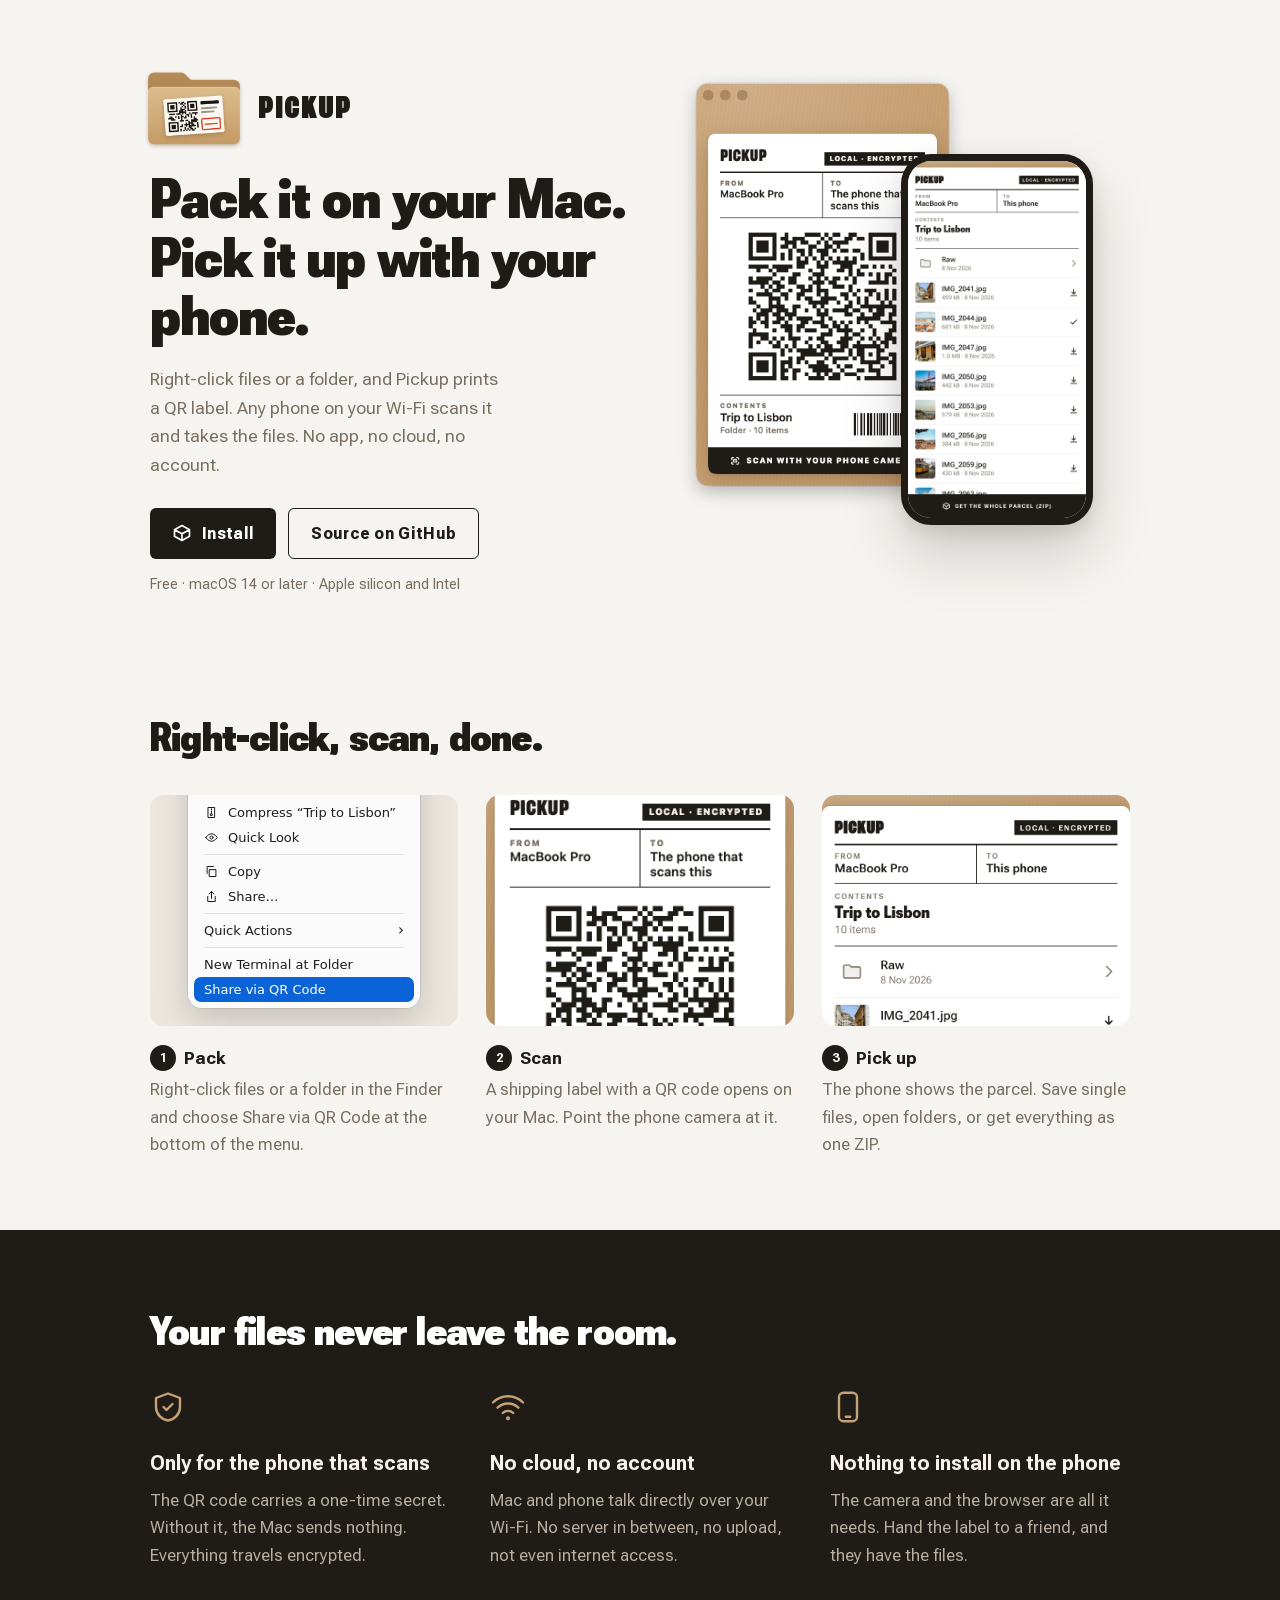
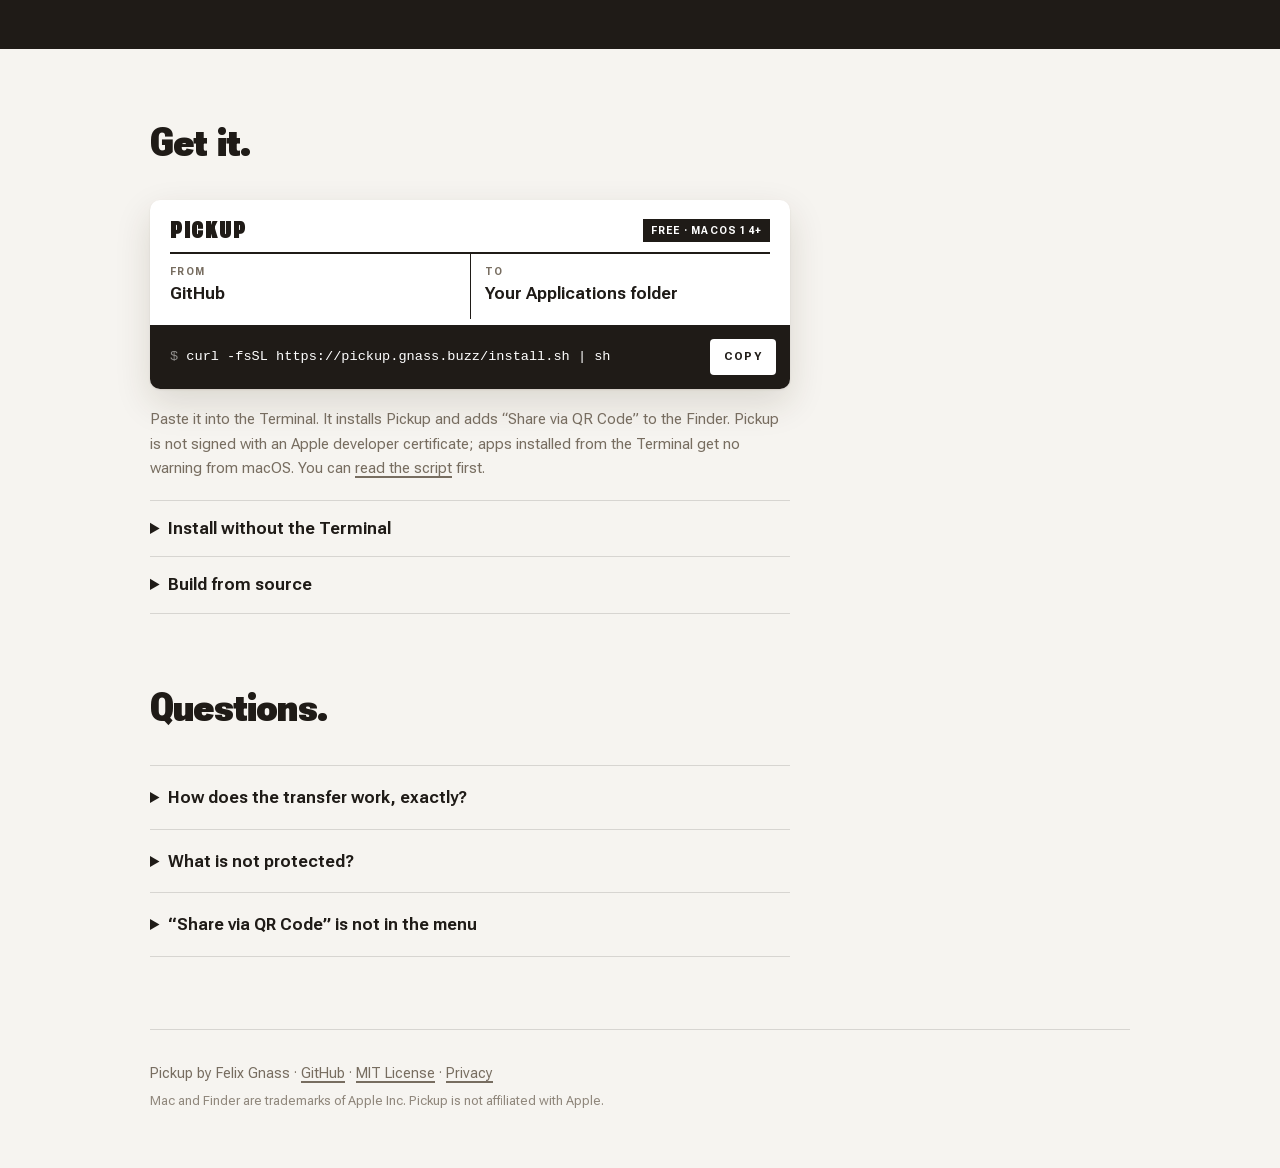
==== docs/index.html @ 7d545898 "feat: share files from the Finder via QR code A Finder service shows a shipping label with a QR code" ====
<!doctype html>
<html lang="en">
<head>
<meta charset="utf-8">
<meta name="viewport" content="width=device-width, initial-scale=1">
<title>Pickup</title>
<meta name="description" content="Pack files and folders on your Mac, stick a QR label on them, and let any phone on your Wi-Fi pick them up. No app, no cloud, no account.">
<meta name="theme-color" content="#f6f4f0">
<link rel="icon" href="icon.png">
<style>
  @font-face {
    font-family: "Roboto Flex";
    src: url("roboto-flex.woff2") format("woff2");
    font-weight: 100 1000;
    font-stretch: 25% 151%;
    font-display: swap;
  }
  :root {
    --bg: #f6f4f0;
    --tile: #ebe6de;
    --kraft: #c9a274;
    --paper: #ffffff;
    --ink: #1f1b17;
    --muted: #776d60;
    --line: rgba(31, 27, 23, 0.14);
    --stamp: #d8432a;
  }
  * { margin: 0; padding: 0; box-sizing: border-box; }
  body {
    color: var(--ink);
    font: 17px/1.6 "Roboto Flex", system-ui, sans-serif;
    -webkit-font-smoothing: antialiased;
    padding: 0 16px;
    background: var(--bg);
    overflow-x: clip;
  }
  a { color: inherit; text-decoration-thickness: 1.5px; text-underline-offset: 3px; }
  .wrap { max-width: 980px; margin: 0 auto; }
  section { padding: 72px 0; }
  h2 {
    font-size: clamp(1.8rem, 3.8vw, 2.5rem); line-height: 1.08; margin-bottom: 36px; letter-spacing: -0.02em;
    font-variation-settings: "opsz" 144, "wght" 780, "wdth" 85;
  }
  h3 { font-size: 1.1rem; margin-bottom: 4px; font-variation-settings: "wght" 700; }

  /* ── Hero ── */
  .hero { display: grid; grid-template-columns: 1.05fr 1fr; gap: 40px; align-items: center; padding: 64px 0 40px; }
  .brand { display: flex; align-items: center; gap: 12px; margin-bottom: 26px; }
  .brand img { width: 104px; height: auto; margin: -6px 0 -10px -8px; }
  .brand span { font-size: 1.9rem; text-transform: uppercase; letter-spacing: 0.03em; font-variation-settings: "opsz" 144, "wght" 900, "wdth" 35; }
  h1 {
    font-size: clamp(2.4rem, 5vw, 3.5rem); line-height: 1.04; letter-spacing: -0.02em;
    font-variation-settings: "opsz" 144, "wght" 780, "wdth" 85; margin-bottom: 20px;
  }
  .hero p { color: var(--muted); font-size: 1.12rem; max-width: 36ch; margin-bottom: 28px; }
  .actions { display: flex; flex-wrap: wrap; gap: 12px; }
  .btn {
    display: inline-flex; align-items: center; gap: 10px; min-height: 50px; padding: 12px 22px;
    border-radius: 6px; text-decoration: none; font-size: 1rem; font-variation-settings: "wght" 750; letter-spacing: 0.02em;
  }
  .btn svg { width: 20px; height: 20px; fill: none; stroke: currentColor; stroke-width: 2; stroke-linecap: round; stroke-linejoin: round; }
  .btn.primary { background: var(--ink); color: var(--paper); }
  .btn.ghost { border: 1.5px solid var(--ink); color: var(--ink); }
  .req { margin-top: 14px; font-size: 0.9rem; color: var(--muted); }

  .shots { position: relative; height: 540px; }
  .shots img { position: absolute; display: block; }
  .shots .mac { width: 66%; left: 0; top: 0; }
  .shots .phone { width: 42%; left: 50%; top: 90px; z-index: 1; border-radius: 30px; border: 7px solid #1f1b17; box-shadow: 0 30px 60px rgba(31, 27, 23, 0.18), 0 8px 18px rgba(31, 27, 23, 0.1); }

  /* ── Steps, each with a picture ── */
  .steps { display: grid; grid-template-columns: repeat(3, 1fr); gap: 28px; }
  .pic {
    aspect-ratio: 4 / 3; border-radius: 14px; background: var(--tile); overflow: hidden;
    position: relative; margin-bottom: 18px; display: grid; place-items: center;
  }
  .pic img { position: absolute; inset: 0; width: 100%; height: 100%; object-fit: cover; }
  .pic.label img { object-position: 50% 30%; transform: scale(1.25); transform-origin: 50% 30%; }
  .pic.phone img { object-position: 50% 0; }
  .step-n { display: inline-grid; place-items: center; width: 26px; height: 26px; border-radius: 50%; background: var(--ink); color: var(--paper); font-size: 0.8rem; font-weight: 800; margin-right: 8px; vertical-align: 2px; }
  .step p { color: var(--muted); }

  /* The Finder context menu, drawn in HTML. The tile shows its lower part. */
  .menu {
    position: absolute; left: 50%; bottom: 18px; transform: translateX(-50%);
    font: 13px/1 -apple-system, system-ui, sans-serif; color: #1d1d1f;
  }
  .menu ul {
    list-style: none; padding: 6px; border-radius: 14px; width: 232px;
    background: rgba(252, 252, 252, 0.97); box-shadow: 0 0 0 0.5px rgba(0, 0, 0, 0.16), 0 12px 32px rgba(0, 0, 0, 0.16);
  }
  .menu li { display: flex; align-items: center; gap: 9px; padding: 0 10px; height: 25px; border-radius: 7px; white-space: nowrap; }
  .menu li svg { width: 15px; height: 15px; flex: none; fill: none; stroke: currentColor; stroke-width: 1.6; stroke-linecap: round; stroke-linejoin: round; }
  .menu li.sep { height: 1px; padding: 0; margin: 4px 10px; background: rgba(0, 0, 0, 0.1); }
  .menu .chev { margin-left: auto; font-size: 15px; }
  .menu li.on { background: #0a64d8; color: #fff; }

  /* ── USPs on a dark band ── */
  .band { background: var(--ink); color: #f6f1e9; margin: 0 calc(50% - 50vw); padding: 80px 16px; }
  .band h2 { color: #fff; }
  .usps { display: grid; grid-template-columns: repeat(3, 1fr); gap: 40px; }
  .usp svg { width: 36px; height: 36px; color: var(--kraft); fill: none; stroke: currentColor; stroke-width: 1.6; stroke-linecap: round; stroke-linejoin: round; margin-bottom: 14px; }
  .usp h3 { font-size: 1.25rem; margin-bottom: 8px; }
  .usp p { color: #b9b0a3; }

  /* ── Install: a shipping label ── */
  .ship {
    max-width: 640px; background: var(--paper); border-radius: 10px; overflow: hidden;
    box-shadow: 0 1px 2px rgba(60, 40, 15, 0.1), 0 14px 36px rgba(60, 40, 15, 0.14);
  }
  .ship-body { padding: 18px 20px 6px; }
  .ship-head { display: flex; align-items: center; justify-content: space-between; padding-bottom: 10px; border-bottom: 2px solid var(--ink); }
  .ship-head b { font-size: 1.5rem; line-height: 1; text-transform: uppercase; letter-spacing: 0.03em; font-variation-settings: "opsz" 144, "wght" 900, "wdth" 35; }
  .badge { background: var(--ink); color: var(--paper); font-size: 10px; font-weight: 800; letter-spacing: 0.12em; text-transform: uppercase; padding: 4px 8px 3px; }
  .ship-addr { display: grid; grid-template-columns: 1fr 1fr; }
  .ship-addr > div { padding: 10px 0 12px; }
  .ship-addr > div + div { border-left: 1px solid var(--ink); padding-left: 14px; }
  .key { display: block; font-size: 10px; font-weight: 800; letter-spacing: 0.14em; text-transform: uppercase; color: var(--muted); }
  .ship-addr span:last-child { font-variation-settings: "wght" 650; }
  .cmd { display: flex; align-items: center; gap: 12px; background: var(--ink); color: var(--paper); padding: 14px 14px 14px 20px; }
  .cmd code { flex: 1; font: 0.85rem/1.5 ui-monospace, "SF Mono", Menlo, monospace; overflow-x: auto; white-space: nowrap; }
  .cmd code::before { content: "$ "; opacity: 0.5; }
  .cmd button {
    flex: none; font: inherit; font-size: 11px; font-weight: 800; letter-spacing: 0.12em; text-transform: uppercase;
    min-height: 36px; padding: 8px 14px; border: 0; border-radius: 4px; background: var(--paper); color: var(--ink); cursor: pointer;
  }
  .note { color: var(--muted); font-size: 0.95rem; margin: 18px 0 0; max-width: 640px; }
  .more { max-width: 640px; margin-top: 20px; }
  details { border-top: 1px solid var(--line); }
  details:last-child { border-bottom: 1px solid var(--line); }
  summary { cursor: pointer; padding: 14px 0; font-variation-settings: "wght" 650; }
  details > div { padding: 0 0 16px; color: var(--muted); }
  details ol, details ul { padding-left: 1.2em; }
  .faq details > div { line-height: 1.65; }
  .faq details p { margin-top: 12px; }
  .faq summary { font-size: 1.05rem; padding: 18px 0; }
  details li + li { margin-top: 4px; }
  details code, .note code { font: 0.9em ui-monospace, "SF Mono", Menlo, monospace; color: var(--ink); }

  #faq { padding-top: 0; }
  footer { padding: 32px 0 56px; color: var(--muted); font-size: 0.9rem; border-top: 1px solid var(--line); }
  footer .tm { margin-top: 6px; font-size: 0.8rem; opacity: 0.8; }

  @media (max-width: 780px) {
    .hero { grid-template-columns: 1fr; padding-top: 36px; }
    .shots { height: auto; aspect-ratio: 1 / 1.05; }
    .steps, .usps { grid-template-columns: 1fr; }
    section { padding: 48px 0; }
    .band { padding: 56px 16px; }
  }
</style>
</head>
<body>
<div class="wrap">

  <header class="hero">
    <div>
      <div class="brand"><img src="folder.png" alt=""><span>Pickup</span></div>
      <h1>Pack it on your Mac.<br>Pick it up with your phone.</h1>
      <p>Right-click files or a folder, and Pickup prints a QR label. Any phone on your Wi-Fi scans it and takes the files. No app, no cloud, no account.</p>
      <div class="actions">
        <a class="btn primary" href="#install"><svg viewBox="0 0 24 24"><path d="M3 8l9-5 9 5v8l-9 5-9-5zM3 8l9 5 9-5M12 13v8"/></svg>Install</a>
        <a class="btn ghost" href="https://github.com/fgnass/pickup">Source on GitHub</a>
      </div>
      <div class="req">Free · macOS 14 or later · Apple silicon and Intel</div>
    </div>
    <div class="shots">
      <img class="mac" src="mac-window.png" alt="The Pickup window on the Mac: a shipping label with a QR code for the folder “Trip to Lisbon”.">
      <img class="phone" src="phone-folder.png" alt="The phone shows the same label with the folder's files and a button to get the whole parcel as ZIP.">
    </div>
  </header>

  <section>
    <h2>Right-click, scan, done.</h2>
    <div class="steps">
      <div class="step">
        <div class="pic finder" aria-hidden="true">
          <div class="menu">
            <ul>
              <li><svg viewBox="0 0 24 24"><path d="M5 5h14v14H5z"/><path d="M10 14l4-4m-3 0h3v3"/></svg>Open in New Tab</li>
              <li class="sep"></li>
              <li><svg viewBox="0 0 24 24"><path d="M5 7h14M9 7V5h6v2M7 7l1 12h8l1-12"/></svg>Move to Bin</li>
              <li class="sep"></li>
              <li><svg viewBox="0 0 24 24"><circle cx="12" cy="12" r="8"/><path d="M12 11v5M12 8v.01"/></svg>Get Info</li>
              <li><svg viewBox="0 0 24 24"><path d="M6 18l2-.5 9-9-1.5-1.5-9 9z"/></svg>Rename</li>
              <li><svg viewBox="0 0 24 24"><path d="M7 4h10v16H7z"/><path d="M12 6v2M12 10v2M11 14h2v3h-2z"/></svg>Compress “Trip to Lisbon”</li>
              <li><svg viewBox="0 0 24 24"><path d="M3 12s3.5-6 9-6 9 6 9 6-3.5 6-9 6-9-6-9-6z"/><circle cx="12" cy="12" r="2.5"/></svg>Quick Look</li>
              <li class="sep"></li>
              <li><svg viewBox="0 0 24 24"><path d="M9 9h10v11H9z"/><path d="M5 15V4h10"/></svg>Copy</li>
              <li><svg viewBox="0 0 24 24"><path d="M12 4v11M8 8l4-4 4 4M6 12v8h12v-8"/></svg>Share…</li>
              <li class="sep"></li>
              <li class="plain">Quick Actions<span class="chev">›</span></li>
              <li class="sep"></li>
              <li class="plain">New Terminal at Folder</li>
              <li class="plain on">Share via QR Code</li>
            </ul>
          </div>
        </div>
        <h3><span class="step-n">1</span>Pack</h3>
        <p>Right-click files or a folder in the Finder and choose Share via QR Code at the bottom of the menu.</p>
      </div>
      <div class="step">
        <div class="pic label"><img src="mac-window.png" alt=""></div>
        <h3><span class="step-n">2</span>Scan</h3>
        <p>A shipping label with a QR code opens on your Mac. Point the phone camera at it.</p>
      </div>
      <div class="step">
        <div class="pic phone"><img src="phone-folder.png" alt=""></div>
        <h3><span class="step-n">3</span>Pick up</h3>
        <p>The phone shows the parcel. Save single files, open folders, or get everything as one ZIP.</p>
      </div>
    </div>
  </section>

  <section class="band">
    <div class="wrap">
      <h2>Your files never leave the room.</h2>
      <div class="usps">
        <div class="usp">
          <svg viewBox="0 0 24 24"><path d="M12 3 4 6v6c0 4.5 3.4 8.3 8 9 4.6-.7 8-4.5 8-9V6l-8-3Z"/><path d="m9 12 2 2 4-4"/></svg>
          <h3>Only for the phone that scans</h3>
          <p>The QR code carries a one-time secret. Without it, the Mac sends nothing. Everything travels encrypted.</p>
        </div>
        <div class="usp">
          <svg viewBox="0 0 24 24"><path d="M5 12.5a10 10 0 0 1 14 0"/><path d="M8.5 16a5 5 0 0 1 7 0"/><circle cx="12" cy="19.5" r="0.6"/><path d="M2 9a14 14 0 0 1 20 0"/></svg>
          <h3>No cloud, no account</h3>
          <p>Mac and phone talk directly over your Wi-Fi. No server in between, no upload, not even internet access.</p>
        </div>
        <div class="usp">
          <svg viewBox="0 0 24 24"><rect x="6" y="2.5" width="12" height="19" rx="3"/><path d="M10.5 18.5h3"/></svg>
          <h3>Nothing to install on the phone</h3>
          <p>The camera and the browser are all it needs. Hand the label to a friend, and they have the files.</p>
        </div>
      </div>
    </div>
  </section>

  <section id="install">
    <h2>Get it.</h2>
    <div class="ship">
      <div class="ship-body">
        <div class="ship-head"><b>Pickup</b><span class="badge">Free · macOS 14+</span></div>
        <div class="ship-addr">
          <div><span class="key">From</span><span>GitHub</span></div>
          <div><span class="key">To</span><span>Your Applications folder</span></div>
        </div>
      </div>
      <div class="cmd"><code id="cmd">curl -fsSL https://pickup.gnass.buzz/install.sh | sh</code><button type="button" id="copy">Copy</button></div>
    </div>
    <p class="note">Paste it into the Terminal. It installs Pickup and adds “Share via QR Code” to the Finder. Pickup is not signed with an Apple developer certificate; apps installed from the Terminal get no warning from macOS. You can <a href="install.sh">read the script</a> first.</p>

    <div class="more">
      <details>
        <summary>Install without the Terminal</summary>
        <div>
          <ol>
            <li>Download <a href="https://github.com/fgnass/pickup/releases/latest/download/Pickup.zip">Pickup.zip</a> and move <code>Pickup.app</code> into your Applications folder.</li>
            <li>Open it. macOS says that it cannot check the app. Click <b>Done</b>.</li>
            <li>Open <b>System Settings → Privacy &amp; Security</b>. Near the bottom, click <b>Open Anyway</b> next to Pickup.</li>
            <li>Open the app again and confirm. You only do this once.</li>
          </ol>
        </div>
      </details>
      <details>
        <summary>Build from source</summary>
        <div>
          <p>You need Go and the Xcode Command Line Tools.</p>
          <p><code>git clone https://github.com/fgnass/pickup &amp;&amp; cd pickup &amp;&amp; ./build.sh install</code></p>
        </div>
      </details>
    </div>
  </section>

  <section id="faq">
    <h2>Questions.</h2>
    <div class="more faq">
      <details>
        <summary>How does the transfer work, exactly?</summary>
        <div>
          <ol>
            <li>When you choose Share via QR Code, Pickup starts a small web server on your Mac. It listens on a random port of the Mac's local network address only. For this share, Pickup makes a new key pair and a random 128-bit secret.</li>
            <li>The QR code holds a link like <code>http://192.168.1.20:52814/#…</code>. The part after <code>#</code> carries the secret and the fingerprint of the Mac's key. A browser never sends this part over the network; it stays on the phone.</li>
            <li>The phone loads the page from the Mac and opens a direct WebRTC connection to it. There is no server in between and no internet involved. The connection is encrypted with DTLS.</li>
            <li>Before it trusts the connection, the page checks that the Mac's key matches the fingerprint from the QR code. So the phone knows it talks to your Mac and not to another device.</li>
            <li>Only then the phone sends the secret, inside the encrypted connection. The Mac compares it. A device without the secret gets nothing and is disconnected after 15 seconds.</li>
            <li>File lists, previews and files travel over this connection. A ZIP is packed on the fly while it is sent; nothing is written to disk.</li>
            <li>The share ends when you close the window. It also ends by itself: a single file after the download, folders 10 minutes after the last phone left, or 30 minutes after start if nobody scanned the code. Then the secret and the key are gone.</li>
          </ol>
          <p>The source code is on <a href="https://github.com/fgnass/pickup">GitHub</a>.</p>
        </div>
      </details>
      <details>
        <summary>What is not protected?</summary>
        <div>
          <ul>
            <li><b>The page itself.</b> The phone loads the page (HTML and JavaScript) over plain HTTP, because a local address can get no trusted certificate. Someone who only listens on your Wi-Fi sees the page code, but no secret and no file data. But an attacker who can actively change traffic in your network could swap the page for a fake one and so get the secret and the files. So use Pickup on networks you trust, such as your home or office Wi-Fi, not on public hotspots.</li>
            <li><b>The QR code.</b> Whoever sees the code can pick up the files while the share is open: over your shoulder, in a screenshot or in a screen share. Close the window to stop sharing at once.</li>
            <li><b>Your network can see that something happens.</b> Other devices can see that your Mac runs a web server and how much data goes to the phone. They cannot see names or contents.</li>
            <li><b>The app is not signed by Apple.</b> macOS does not check it. You trust the code on GitHub and the release built from it. You can read the source and build it yourself.</li>
          </ul>
        </div>
      </details>
      <details>
        <summary>“Share via QR Code” is not in the menu</summary>
        <div>
          <p>Open <b>System Settings → Keyboard → Keyboard Shortcuts → Services → Files and Folders</b> and turn on <b>Share via QR Code</b>. You can also give it a shortcut there.</p>
        </div>
      </details>
    </div>
  </section>

  <footer>
    <p>Pickup by Felix Gnass · <a href="https://github.com/fgnass/pickup">GitHub</a> · <a href="https://github.com/fgnass/pickup/blob/main/LICENSE">MIT License</a> · <a href="privacy.html">Privacy</a></p>
    <p class="tm">Mac and Finder are trademarks of Apple Inc. Pickup is not affiliated with Apple.</p>
  </footer>
</div>
<script>
  const btn = document.getElementById('copy');
  btn.addEventListener('click', async () => {
    try {
      await navigator.clipboard.writeText(document.getElementById('cmd').textContent);
      btn.textContent = 'Copied';
    } catch {
      getSelection().selectAllChildren(document.getElementById('cmd'));
      btn.textContent = 'Press ⌘C';
    }
    setTimeout(() => (btn.textContent = 'Copy'), 2000);
  });
</script>
</body>
</html>
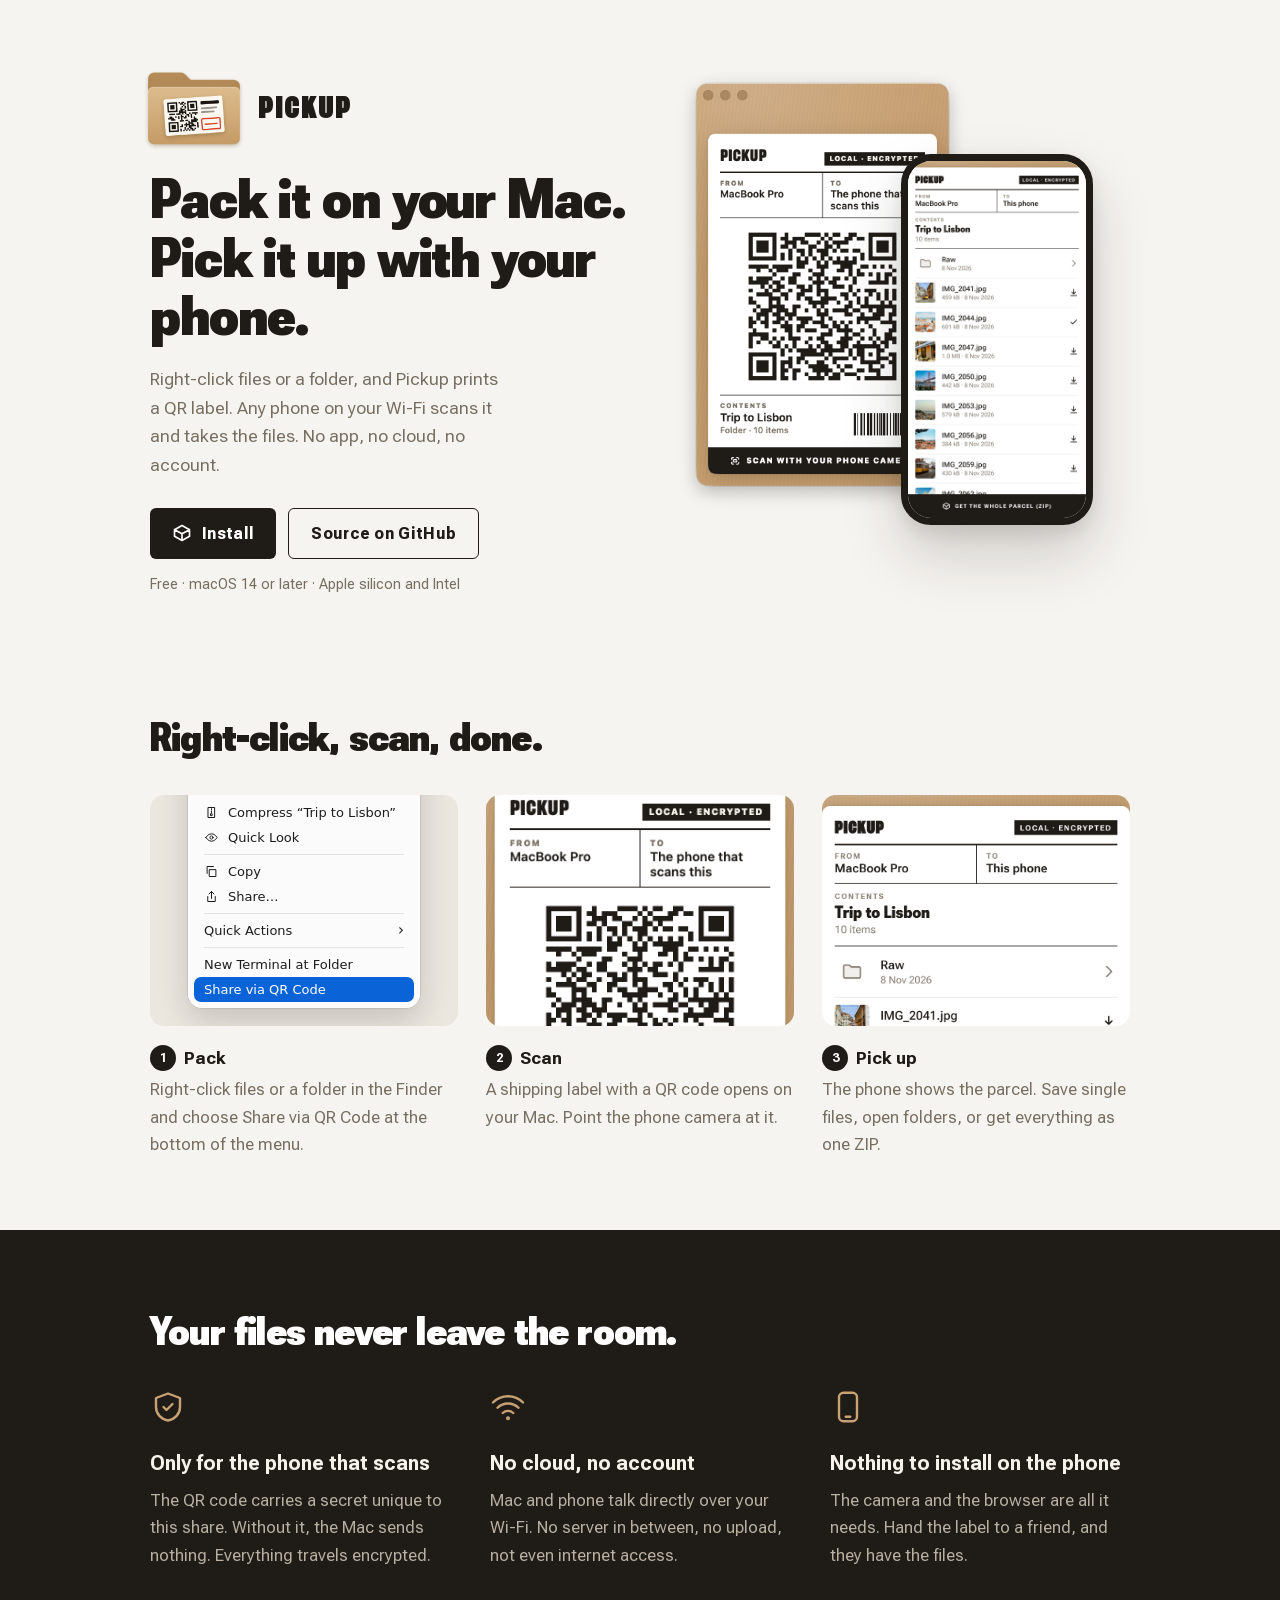
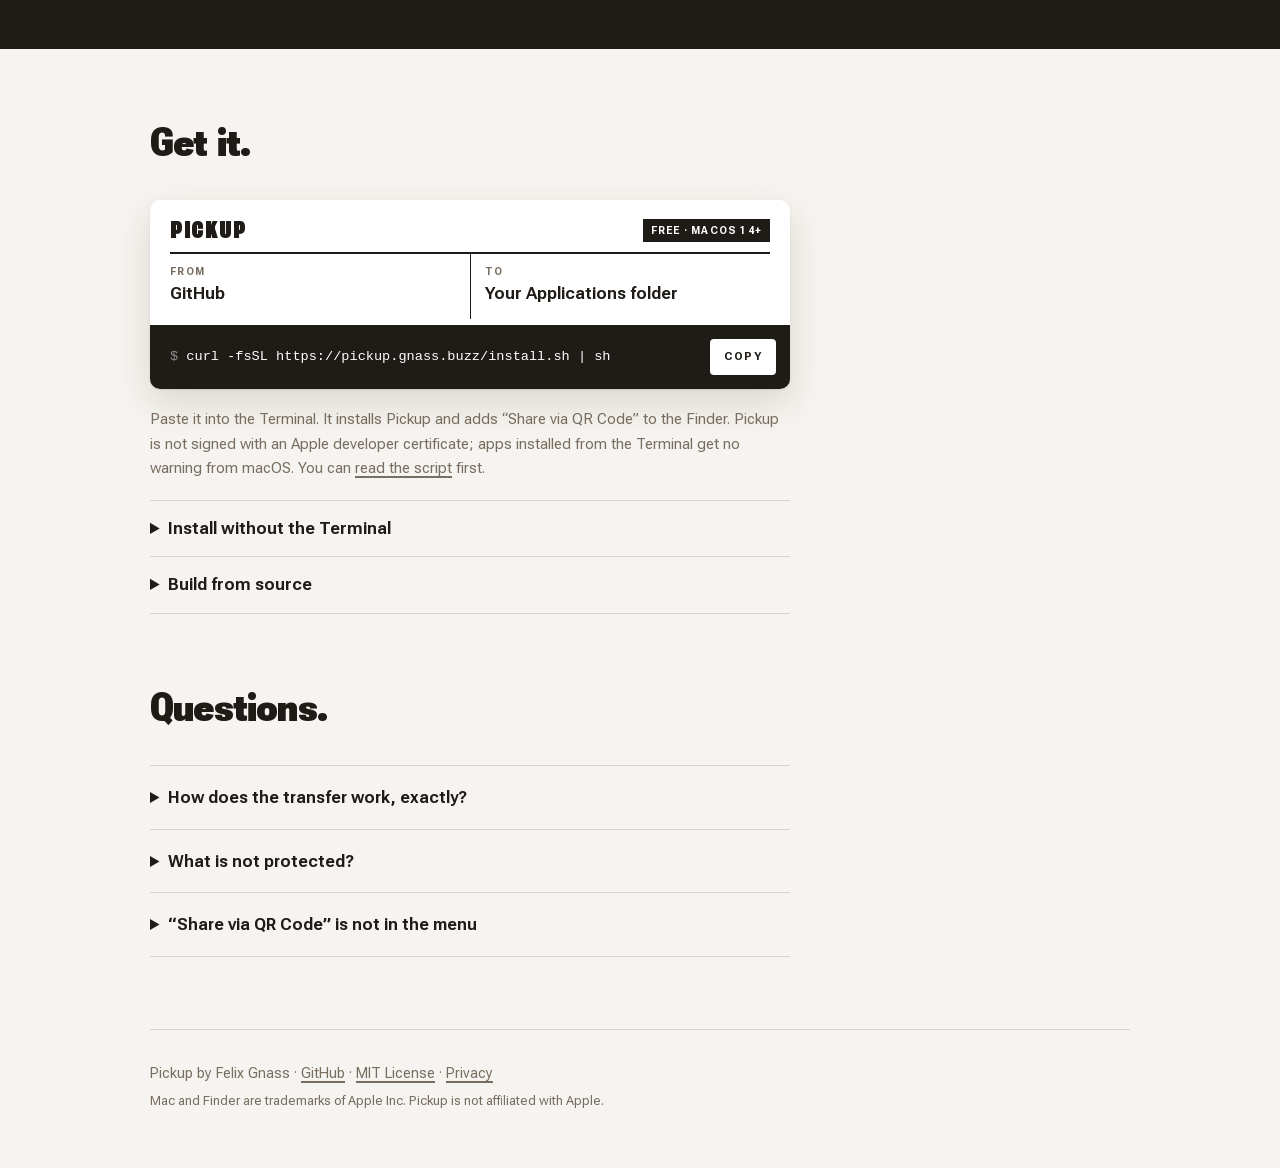
==== commit 07227b69: "Fix hidden-path access, peer cleanup, and homepage issues" ====
--- a/docs/index.html
+++ b/docs/index.html
@@ -139,7 +139,7 @@
 
   #faq { padding-top: 0; }
   footer { padding: 32px 0 56px; color: var(--muted); font-size: 0.9rem; border-top: 1px solid var(--line); }
-  footer .tm { margin-top: 6px; font-size: 0.8rem; opacity: 0.8; }
+  footer .tm { margin-top: 6px; font-size: 0.8rem; }
 
   @media (max-width: 780px) {
     .hero { grid-template-columns: 1fr; padding-top: 36px; }
@@ -155,7 +155,7 @@
 
   <header class="hero">
     <div>
-      <div class="brand"><img src="folder.png" alt=""><span>Pickup</span></div>
+      <div class="brand"><img src="folder.png" width="352" height="300" alt=""><span>Pickup</span></div>
       <h1>Pack it on your Mac.<br>Pick it up with your phone.</h1>
       <p>Right-click files or a folder, and Pickup prints a QR label. Any phone on your Wi-Fi scans it and takes the files. No app, no cloud, no account.</p>
       <div class="actions">
@@ -219,7 +219,7 @@
         <div class="usp">
           <svg viewBox="0 0 24 24"><path d="M12 3 4 6v6c0 4.5 3.4 8.3 8 9 4.6-.7 8-4.5 8-9V6l-8-3Z"/><path d="m9 12 2 2 4-4"/></svg>
           <h3>Only for the phone that scans</h3>
-          <p>The QR code carries a one-time secret. Without it, the Mac sends nothing. Everything travels encrypted.</p>
+          <p>The QR code carries a secret unique to this share. Without it, the Mac sends nothing. Everything travels encrypted.</p>
         </div>
         <div class="usp">
           <svg viewBox="0 0 24 24"><path d="M5 12.5a10 10 0 0 1 14 0"/><path d="M8.5 16a5 5 0 0 1 7 0"/><circle cx="12" cy="19.5" r="0.6"/><path d="M2 9a14 14 0 0 1 20 0"/></svg>
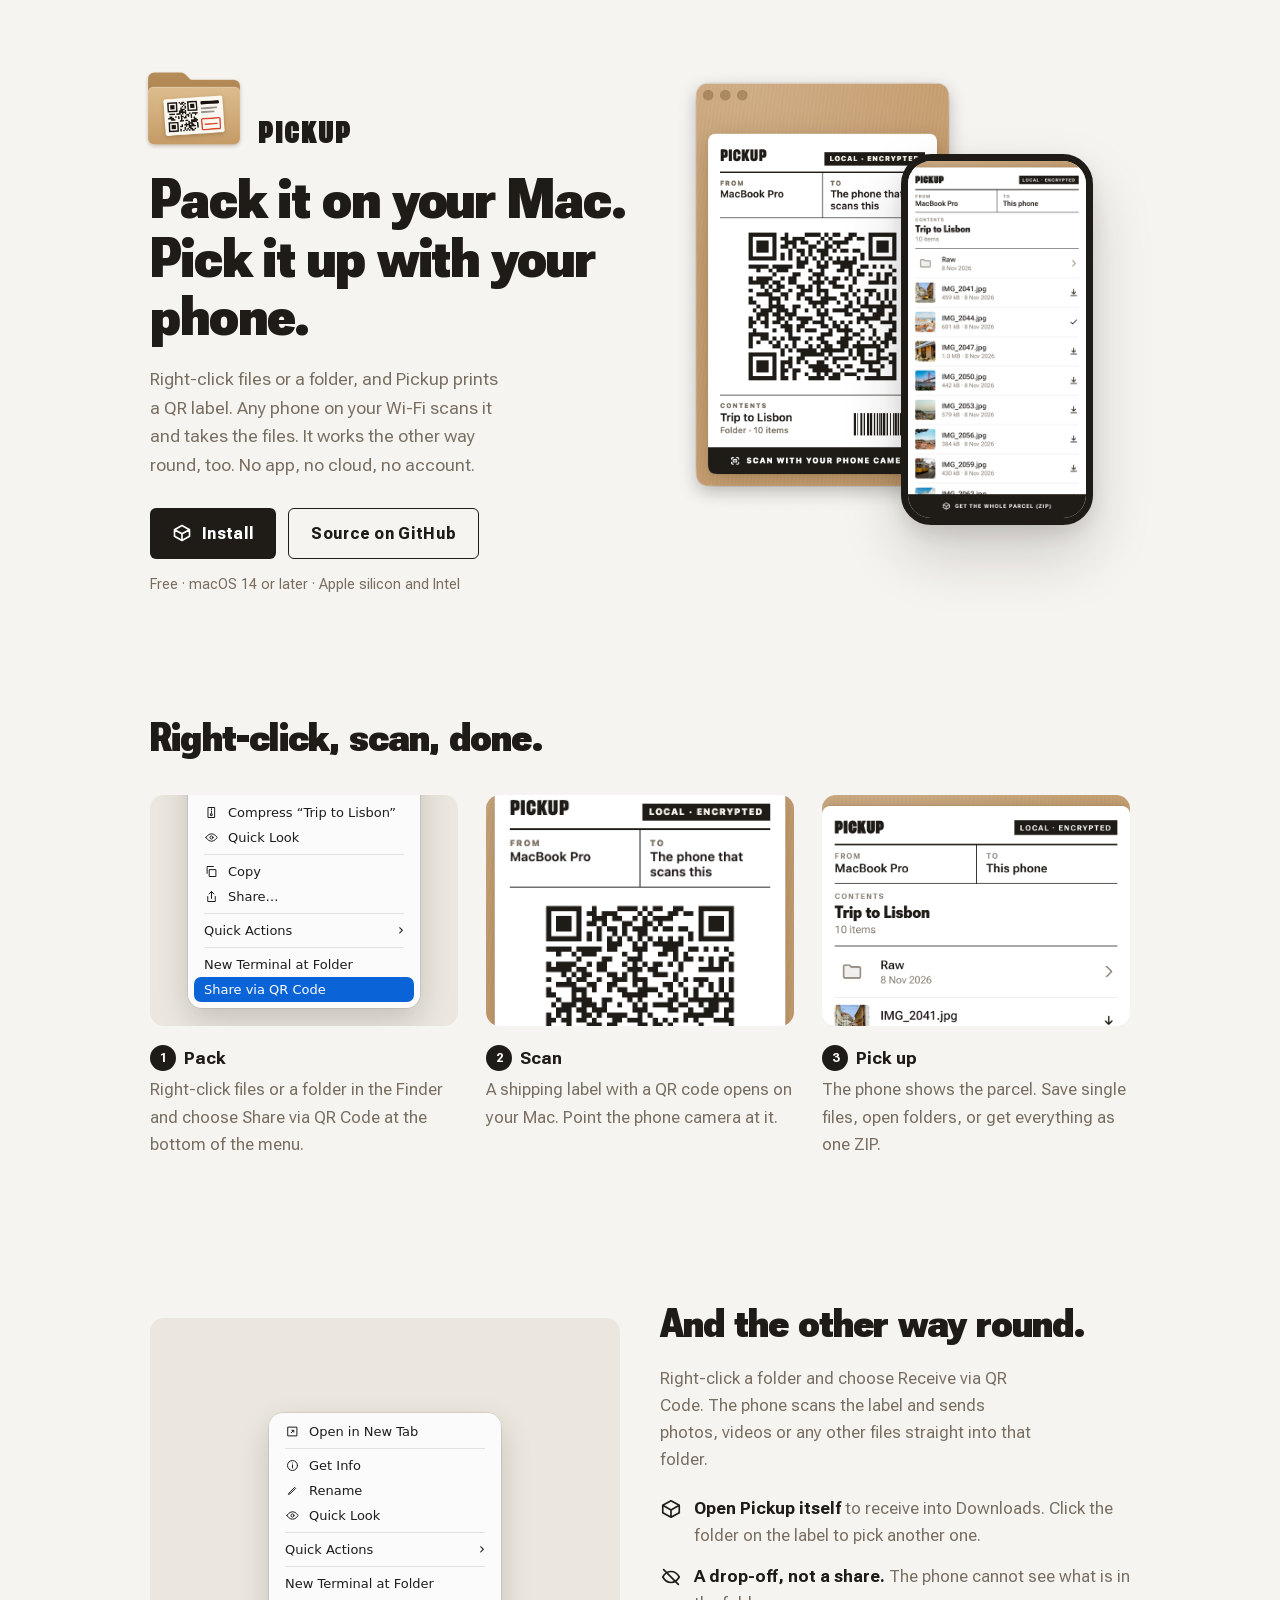
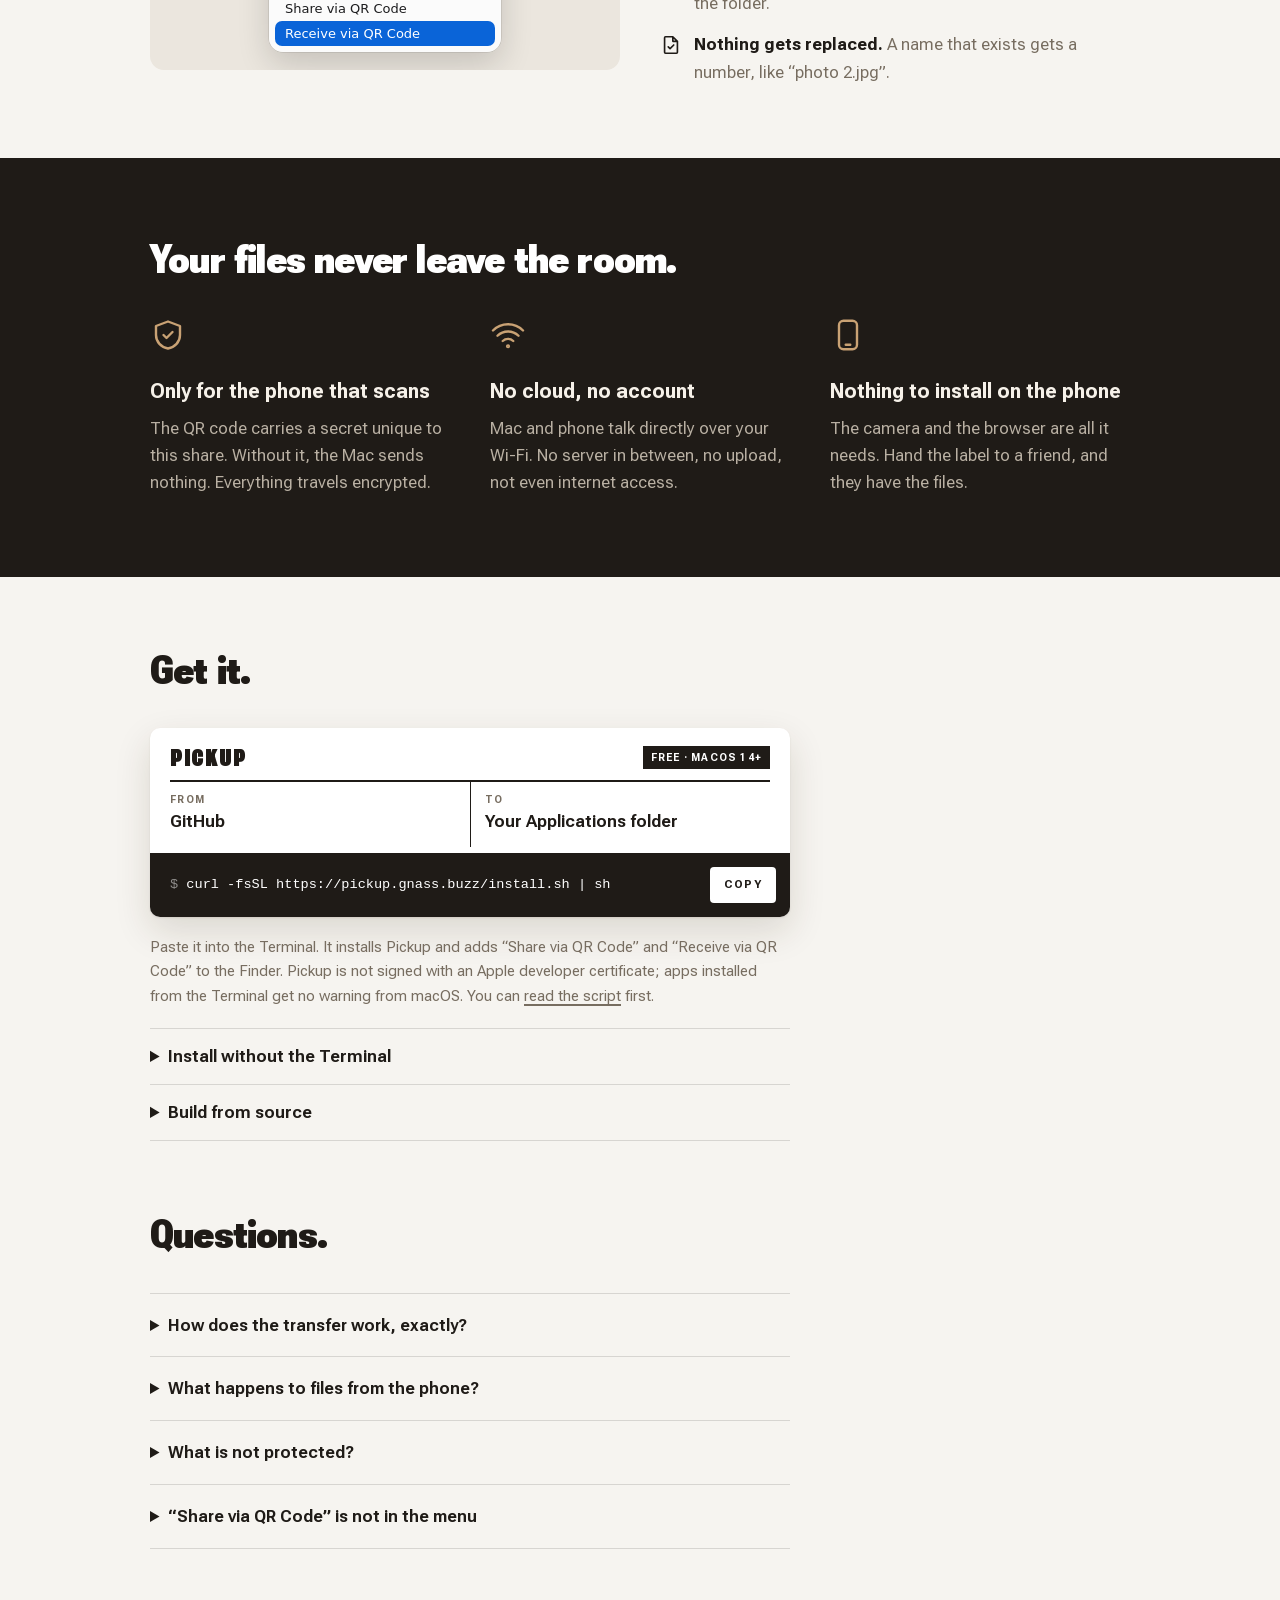
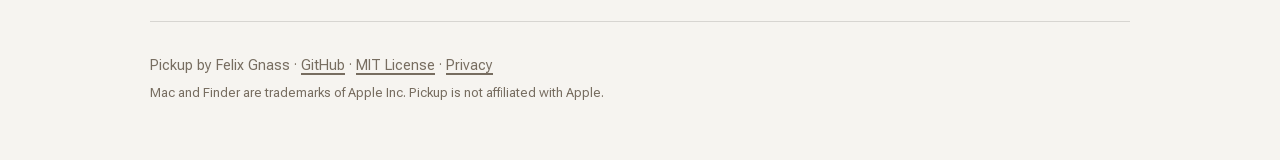
==== commit 2d6fd796: "docs(website): describe receiving files, align brand text" ====
--- a/docs/index.html
+++ b/docs/index.html
@@ -4,7 +4,7 @@
 <meta charset="utf-8">
 <meta name="viewport" content="width=device-width, initial-scale=1">
 <title>Pickup</title>
-<meta name="description" content="Pack files and folders on your Mac, stick a QR label on them, and let any phone on your Wi-Fi pick them up. No app, no cloud, no account.">
+<meta name="description" content="Pack files and folders on your Mac, stick a QR label on them, and let any phone on your Wi-Fi pick them up. Or let the phone drop files into a folder on the Mac. No app, no cloud, no account.">
 <meta name="theme-color" content="#f6f4f0">
 <link rel="icon" href="icon.png">
 <style>
@@ -45,9 +45,10 @@
 
   /* ── Hero ── */
   .hero { display: grid; grid-template-columns: 1.05fr 1fr; gap: 40px; align-items: center; padding: 64px 0 40px; }
-  .brand { display: flex; align-items: center; gap: 12px; margin-bottom: 26px; }
+  .brand { display: flex; align-items: flex-end; gap: 12px; margin-bottom: 26px; }
   .brand img { width: 104px; height: auto; margin: -6px 0 -10px -8px; }
-  .brand span { font-size: 1.9rem; text-transform: uppercase; letter-spacing: 0.03em; font-variation-settings: "opsz" 144, "wght" 900, "wdth" 35; }
+  /* line-height 0.75: the caps sit on the bottom edge of the folder, not the line box. */
+  .brand span { font-size: 1.9rem; line-height: 0.75; text-transform: uppercase; letter-spacing: 0.03em; font-variation-settings: "opsz" 144, "wght" 900, "wdth" 35; }
   h1 {
     font-size: clamp(2.4rem, 5vw, 3.5rem); line-height: 1.04; letter-spacing: -0.02em;
     font-variation-settings: "opsz" 144, "wght" 780, "wdth" 85; margin-bottom: 20px;
@@ -79,6 +80,17 @@
   .pic.phone img { object-position: 50% 0; }
   .step-n { display: inline-grid; place-items: center; width: 26px; height: 26px; border-radius: 50%; background: var(--ink); color: var(--paper); font-size: 0.8rem; font-weight: 800; margin-right: 8px; vertical-align: 2px; }
   .step p { color: var(--muted); }
+
+  /* ── The other way round ── */
+  .back-way { display: grid; grid-template-columns: 1fr 1fr; gap: 40px; align-items: center; }
+  .back-way .pic { margin-bottom: 0; }
+  .back-way h2 { margin-bottom: 20px; }
+  .back-way > div > p { color: var(--muted); font-size: 1.05rem; max-width: 42ch; }
+  .points { list-style: none; margin-top: 22px; display: grid; gap: 14px; }
+  .points li { display: flex; gap: 12px; }
+  .points svg { width: 22px; height: 22px; flex: none; margin-top: 3px; fill: none; stroke: currentColor; stroke-width: 1.8; stroke-linecap: round; stroke-linejoin: round; }
+  .points b { font-variation-settings: "wght" 700; }
+  .points span { color: var(--muted); }
 
   /* The Finder context menu, drawn in HTML. The tile shows its lower part. */
   .menu {
@@ -144,7 +156,7 @@
   @media (max-width: 780px) {
     .hero { grid-template-columns: 1fr; padding-top: 36px; }
     .shots { height: auto; aspect-ratio: 1 / 1.05; }
-    .steps, .usps { grid-template-columns: 1fr; }
+    .steps, .usps, .back-way { grid-template-columns: 1fr; }
     section { padding: 48px 0; }
     .band { padding: 56px 16px; }
   }
@@ -157,7 +169,7 @@
     <div>
       <div class="brand"><img src="folder.png" width="352" height="300" alt=""><span>Pickup</span></div>
       <h1>Pack it on your Mac.<br>Pick it up with your phone.</h1>
-      <p>Right-click files or a folder, and Pickup prints a QR label. Any phone on your Wi-Fi scans it and takes the files. No app, no cloud, no account.</p>
+      <p>Right-click files or a folder, and Pickup prints a QR label. Any phone on your Wi-Fi scans it and takes the files. It works the other way round, too. No app, no cloud, no account.</p>
       <div class="actions">
         <a class="btn primary" href="#install"><svg viewBox="0 0 24 24"><path d="M3 8l9-5 9 5v8l-9 5-9-5zM3 8l9 5 9-5M12 13v8"/></svg>Install</a>
         <a class="btn ghost" href="https://github.com/fgnass/pickup">Source on GitHub</a>
@@ -212,6 +224,35 @@
     </div>
   </section>
 
+  <section class="back-way" id="receive">
+    <div class="pic finder" aria-hidden="true">
+      <div class="menu">
+        <ul>
+          <li><svg viewBox="0 0 24 24"><path d="M5 5h14v14H5z"/><path d="M10 14l4-4m-3 0h3v3"/></svg>Open in New Tab</li>
+          <li class="sep"></li>
+          <li><svg viewBox="0 0 24 24"><circle cx="12" cy="12" r="8"/><path d="M12 11v5M12 8v.01"/></svg>Get Info</li>
+          <li><svg viewBox="0 0 24 24"><path d="M6 18l2-.5 9-9-1.5-1.5-9 9z"/></svg>Rename</li>
+          <li><svg viewBox="0 0 24 24"><path d="M3 12s3.5-6 9-6 9 6 9 6-3.5 6-9 6-9-6-9-6z"/><circle cx="12" cy="12" r="2.5"/></svg>Quick Look</li>
+          <li class="sep"></li>
+          <li class="plain">Quick Actions<span class="chev">›</span></li>
+          <li class="sep"></li>
+          <li class="plain">New Terminal at Folder</li>
+          <li class="plain">Share via QR Code</li>
+          <li class="plain on">Receive via QR Code</li>
+        </ul>
+      </div>
+    </div>
+    <div>
+      <h2>And the other way round.</h2>
+      <p>Right-click a folder and choose Receive via QR Code. The phone scans the label and sends photos, videos or any other files straight into that folder.</p>
+      <ul class="points">
+        <li><svg viewBox="0 0 24 24"><path d="M3 8l9-5 9 5v8l-9 5-9-5zM3 8l9 5 9-5M12 13v8"/></svg><div><b>Open Pickup itself</b> <span>to receive into Downloads. Click the folder on the label to pick another one.</span></div></li>
+        <li><svg viewBox="0 0 24 24"><path d="M3 12s3.5-6 9-6 9 6 9 6-3.5 6-9 6-9-6-9-6z"/><path d="M4 4l16 16"/></svg><div><b>A drop-off, not a share.</b> <span>The phone cannot see what is in the folder.</span></div></li>
+        <li><svg viewBox="0 0 24 24"><path d="M6 3h8l5 5v12a1 1 0 0 1-1 1H6a1 1 0 0 1-1-1V4a1 1 0 0 1 1-1zm8 0v5h5"/><path d="M9 14l2 2 4-4"/></svg><div><b>Nothing gets replaced.</b> <span>A name that exists gets a number, like “photo 2.jpg”.</span></div></li>
+      </ul>
+    </div>
+  </section>
+
   <section class="band">
     <div class="wrap">
       <h2>Your files never leave the room.</h2>
@@ -247,7 +288,7 @@
       </div>
       <div class="cmd"><code id="cmd">curl -fsSL https://pickup.gnass.buzz/install.sh | sh</code><button type="button" id="copy">Copy</button></div>
     </div>
-    <p class="note">Paste it into the Terminal. It installs Pickup and adds “Share via QR Code” to the Finder. Pickup is not signed with an Apple developer certificate; apps installed from the Terminal get no warning from macOS. You can <a href="install.sh">read the script</a> first.</p>
+    <p class="note">Paste it into the Terminal. It installs Pickup and adds “Share via QR Code” and “Receive via QR Code” to the Finder. Pickup is not signed with an Apple developer certificate; apps installed from the Terminal get no warning from macOS. You can <a href="install.sh">read the script</a> first.</p>
 
     <div class="more">
       <details>
@@ -286,7 +327,20 @@
             <li>File lists, previews and files travel over this connection. A ZIP is packed on the fly while it is sent; nothing is written to disk.</li>
             <li>The share ends when you close the window. It also ends by itself: a single file after the download, folders 10 minutes after the last phone left, or 30 minutes after start if nobody scanned the code. Then the secret and the key are gone.</li>
           </ol>
+          <p>Receive via QR Code uses the same connection and the same checks, only the files go the other way.</p>
           <p>The source code is on <a href="https://github.com/fgnass/pickup">GitHub</a>.</p>
+        </div>
+      </details>
+      <details>
+        <summary>What happens to files from the phone?</summary>
+        <div>
+          <ul>
+            <li>Each file goes into a hidden temporary file first. Only when it is complete does it get its real name. If the connection breaks, the Mac deletes the incomplete file.</li>
+            <li>Pickup never replaces a file. If the name exists, the new file gets a number.</li>
+            <li>Names from the phone are cleaned up: no slashes, no hidden files.</li>
+            <li>Like a download from a browser, each file gets the macOS quarantine flag. So Gatekeeper checks it before it opens.</li>
+            <li>The phone cannot list, open or delete anything in the folder.</li>
+          </ul>
         </div>
       </details>
       <details>
@@ -294,7 +348,7 @@
         <div>
           <ul>
             <li><b>The page itself.</b> The phone loads the page (HTML and JavaScript) over plain HTTP, because a local address can get no trusted certificate. Someone who only listens on your Wi-Fi sees the page code, but no secret and no file data. But an attacker who can actively change traffic in your network could swap the page for a fake one and so get the secret and the files. So use Pickup on networks you trust, such as your home or office Wi-Fi, not on public hotspots.</li>
-            <li><b>The QR code.</b> Whoever sees the code can pick up the files while the share is open: over your shoulder, in a screenshot or in a screen share. Close the window to stop sharing at once.</li>
+            <li><b>The QR code.</b> Whoever sees the code can pick up the files while the share is open: over your shoulder, in a screenshot or in a screen share. For Receive via QR Code, they can put files into your folder. Close the window to stop at once.</li>
             <li><b>Your network can see that something happens.</b> Other devices can see that your Mac runs a web server and how much data goes to the phone. They cannot see names or contents.</li>
             <li><b>The app is not signed by Apple.</b> macOS does not check it. You trust the code on GitHub and the release built from it. You can read the source and build it yourself.</li>
           </ul>
@@ -303,7 +357,7 @@
       <details>
         <summary>“Share via QR Code” is not in the menu</summary>
         <div>
-          <p>Open <b>System Settings → Keyboard → Keyboard Shortcuts → Services → Files and Folders</b> and turn on <b>Share via QR Code</b>. You can also give it a shortcut there.</p>
+          <p>Open <b>System Settings → Keyboard → Keyboard Shortcuts → Services → Files and Folders</b> and turn on <b>Share via QR Code</b> and <b>Receive via QR Code</b>. You can also give them a shortcut there.</p>
         </div>
       </details>
     </div>
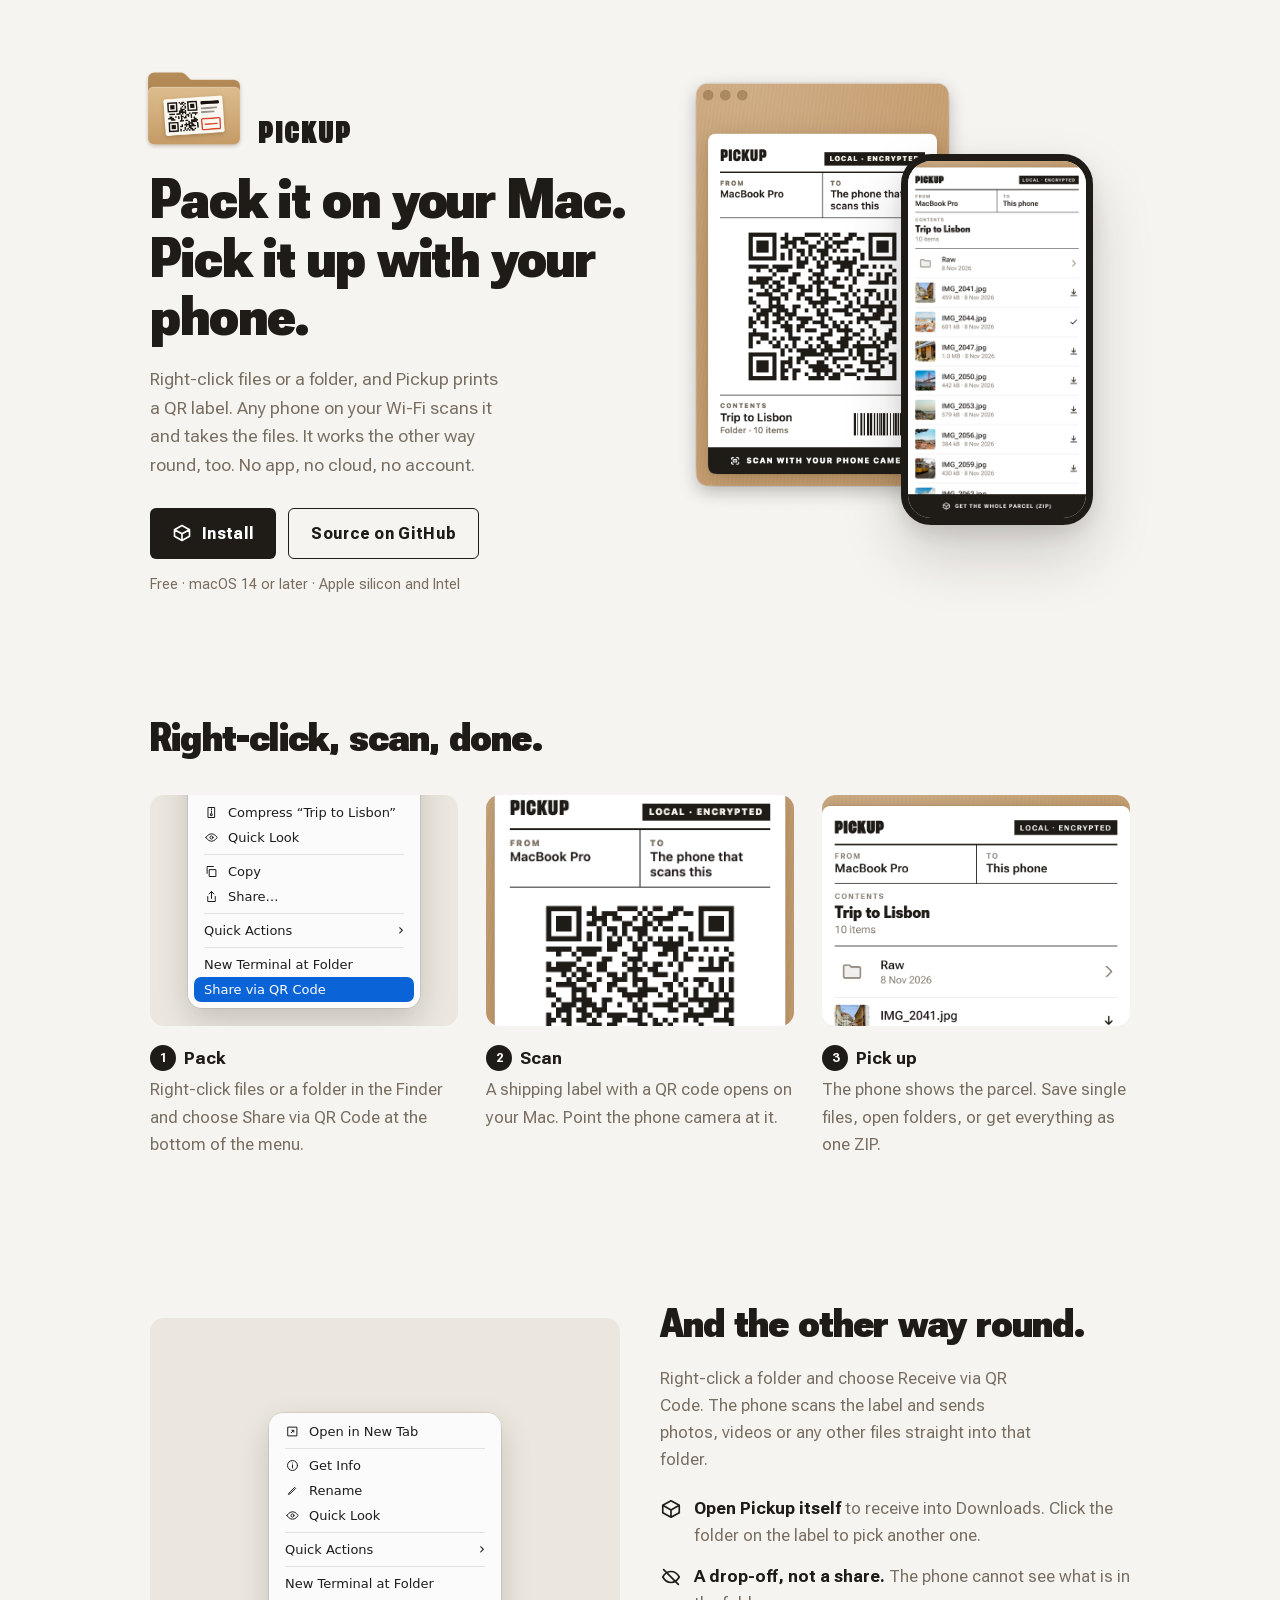
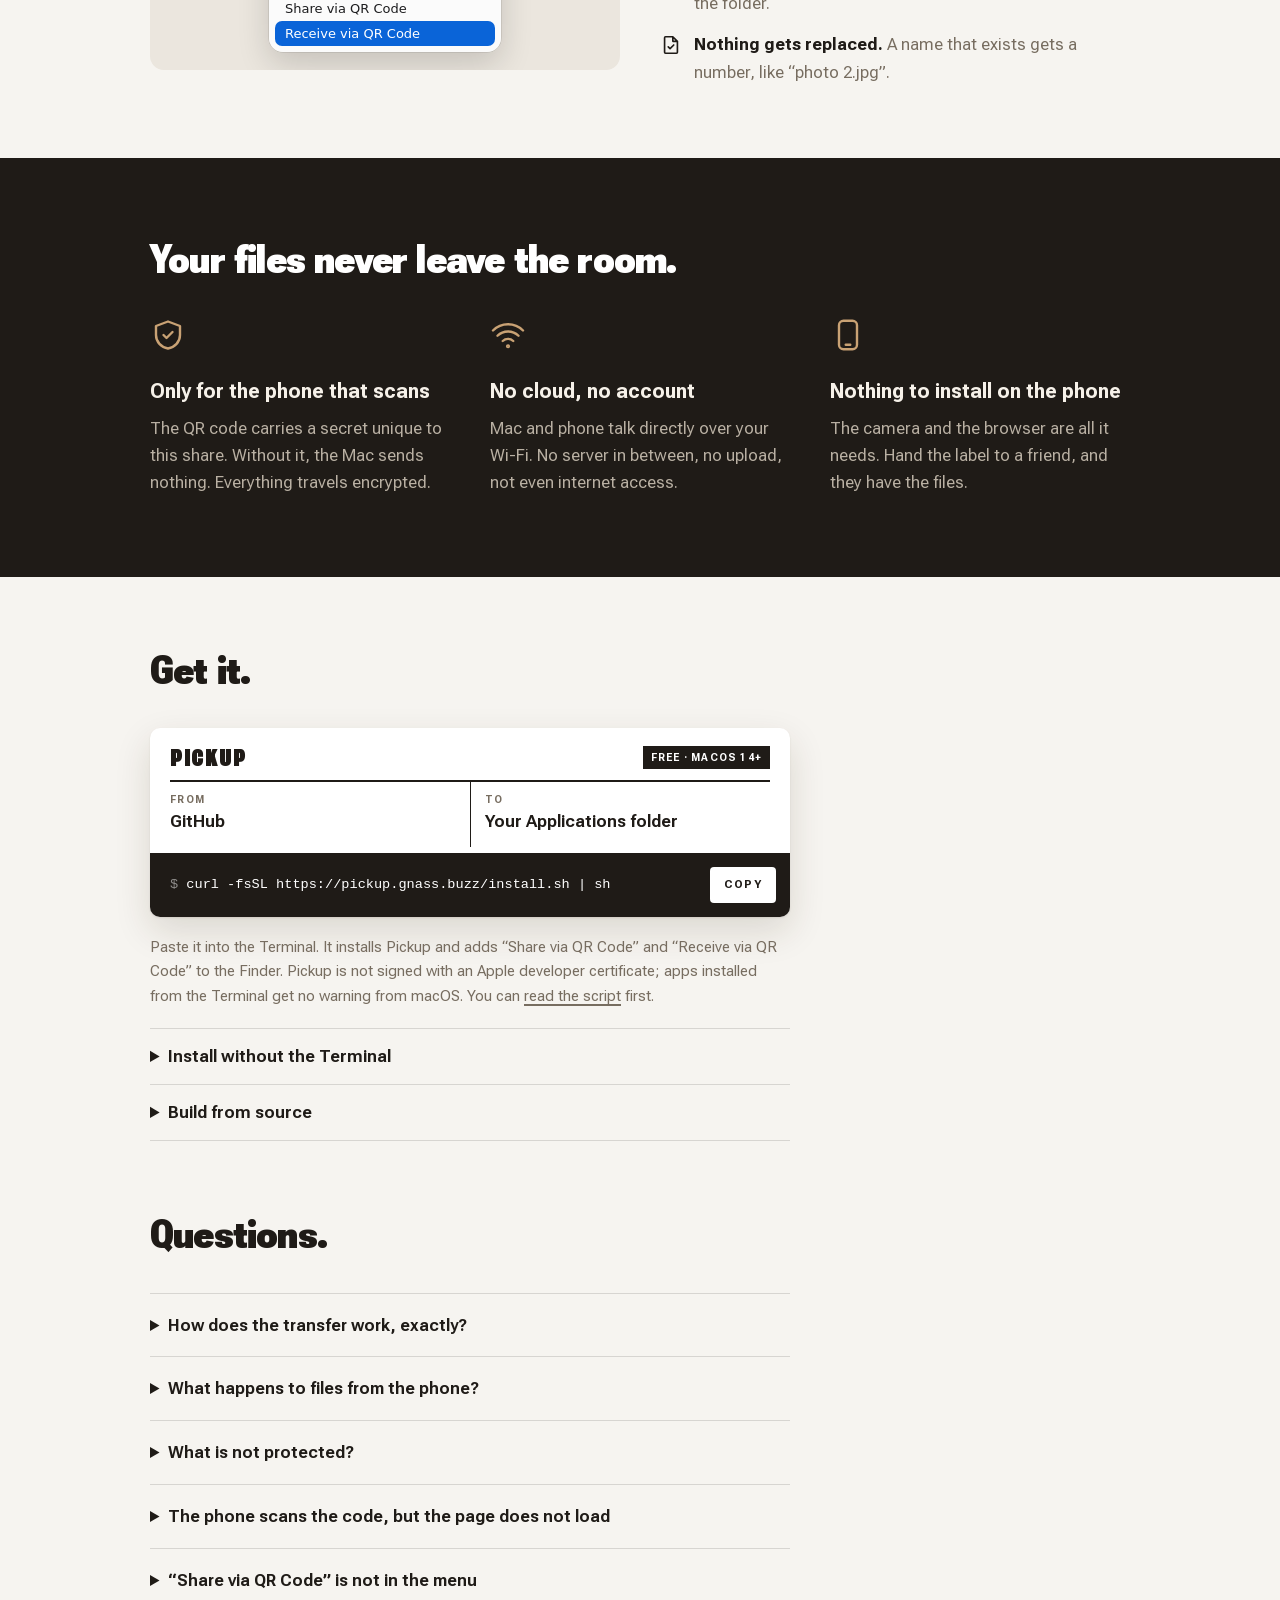
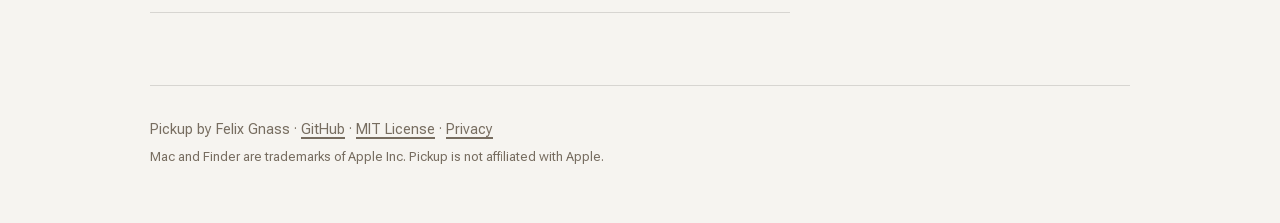
==== commit 8812d6c0: "fix: tell users the phone must be on the same Wi-Fi" ====
--- a/docs/index.html
+++ b/docs/index.html
@@ -352,6 +352,13 @@
             <li><b>Your network can see that something happens.</b> Other devices can see that your Mac runs a web server and how much data goes to the phone. They cannot see names or contents.</li>
             <li><b>The app is not signed by Apple.</b> macOS does not check it. You trust the code on GitHub and the release built from it. You can read the source and build it yourself.</li>
           </ul>
+        </div>
+      </details>
+      <details>
+        <summary>The phone scans the code, but the page does not load</summary>
+        <div>
+          <p>Make sure that the phone is on the <b>same Wi-Fi as the Mac</b>. The page comes directly from the Mac, so the phone cannot get it over mobile data or from another network. The browser then waits for a long time and shows no clear error.</p>
+          <p>Other causes: a guest network that keeps devices apart, or a VPN on the phone that sends all traffic away from the local network.</p>
         </div>
       </details>
       <details>
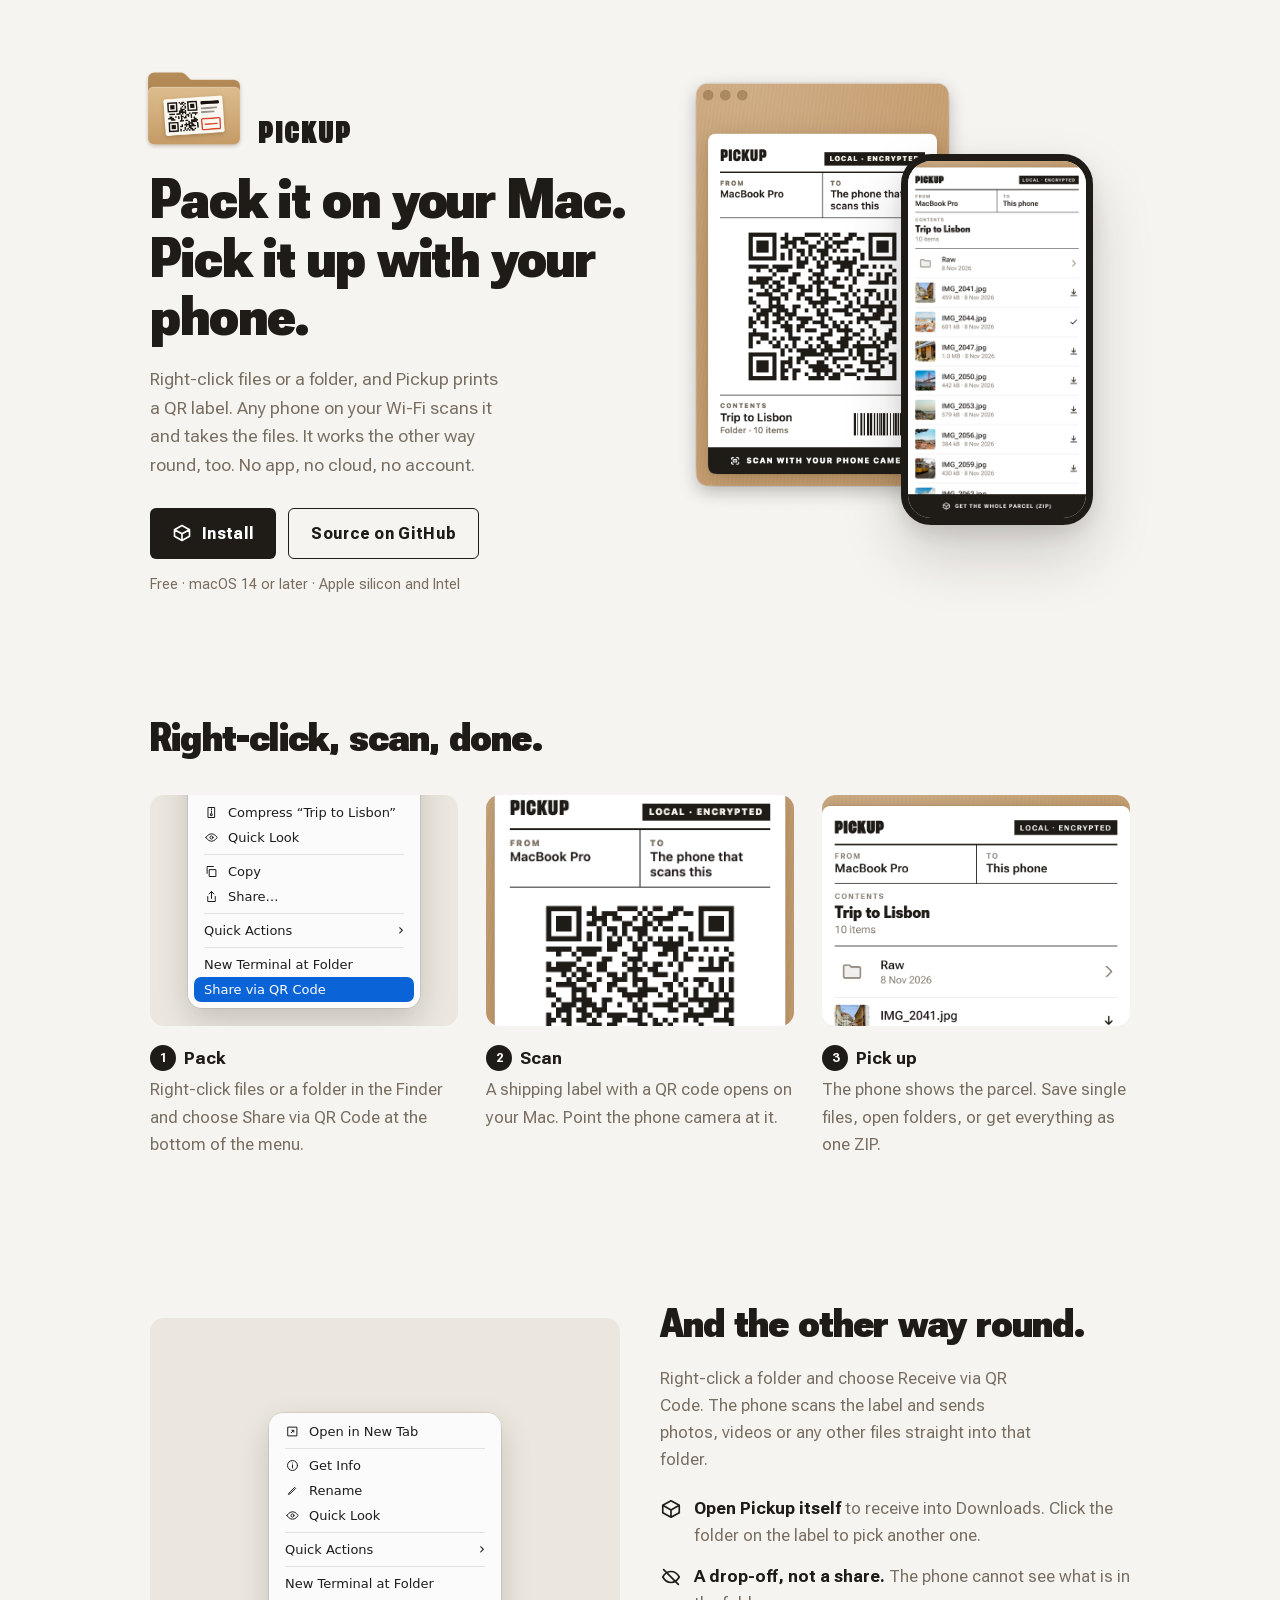
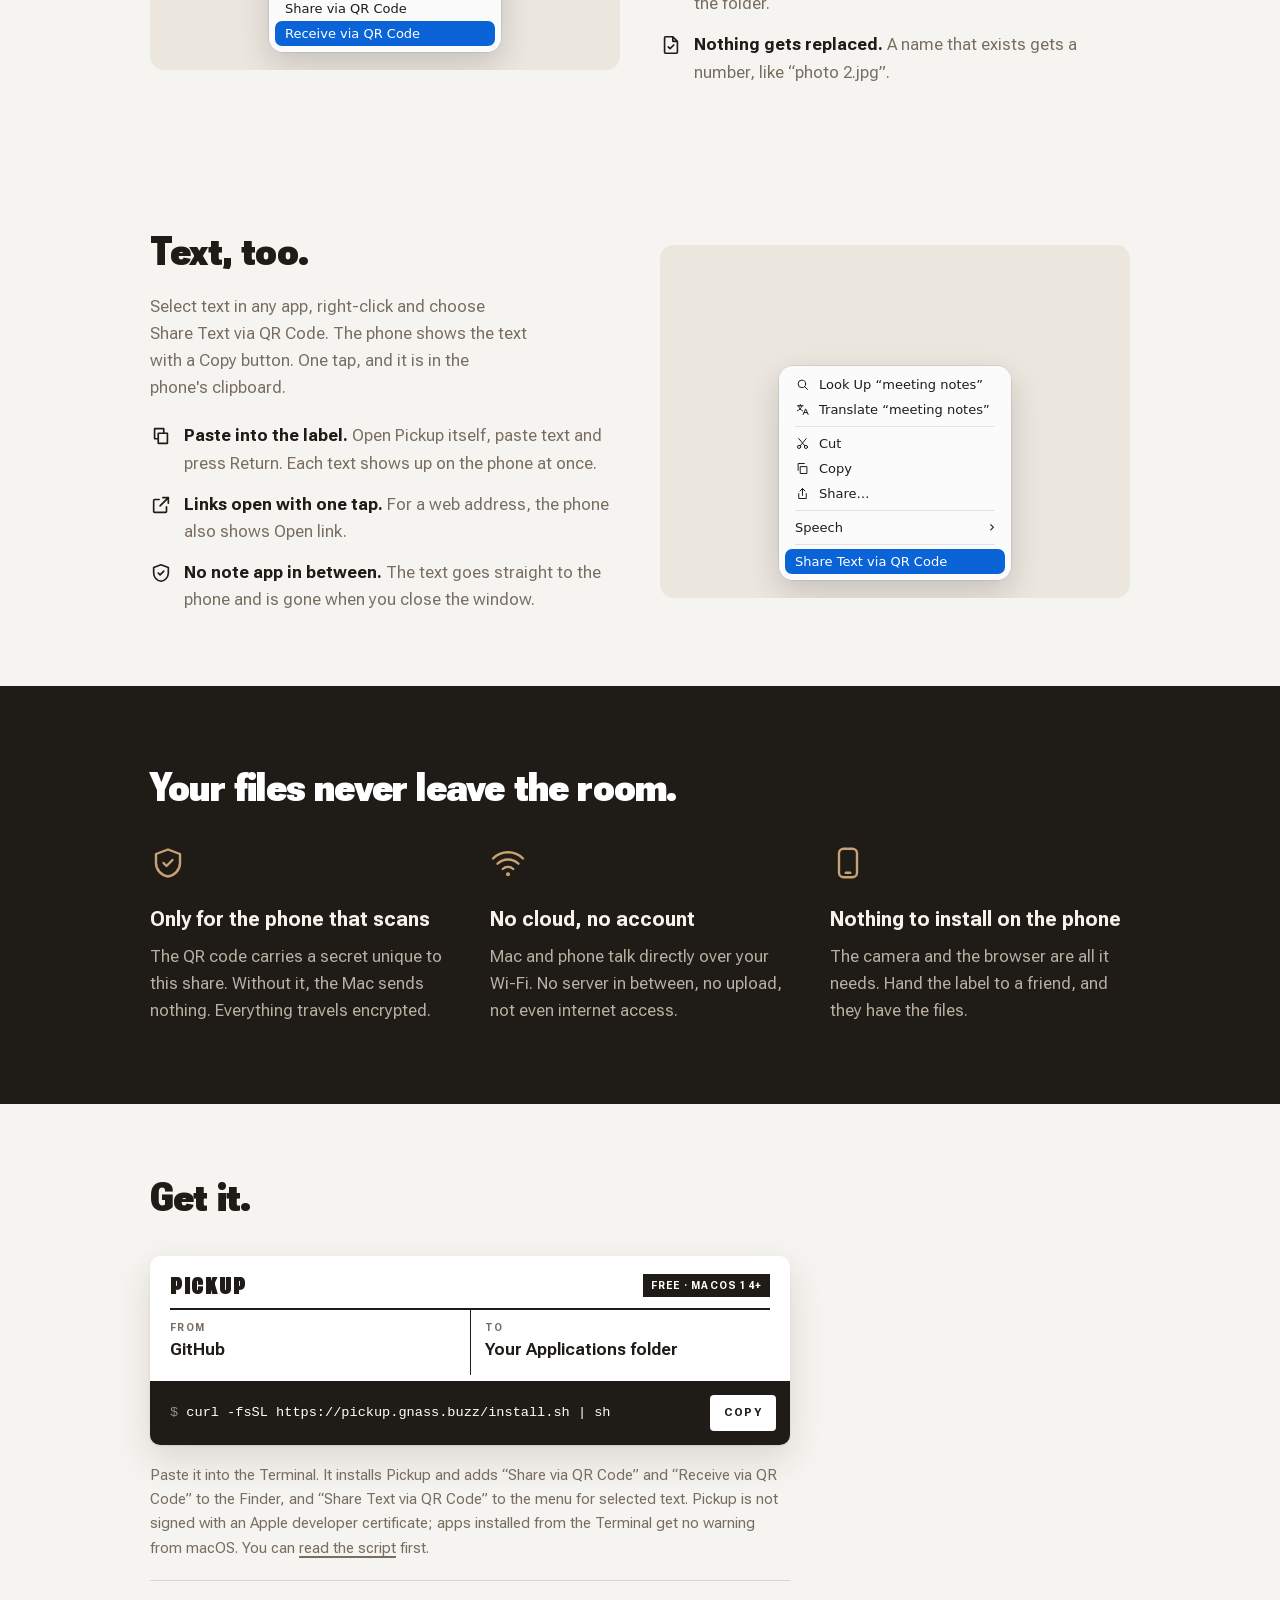
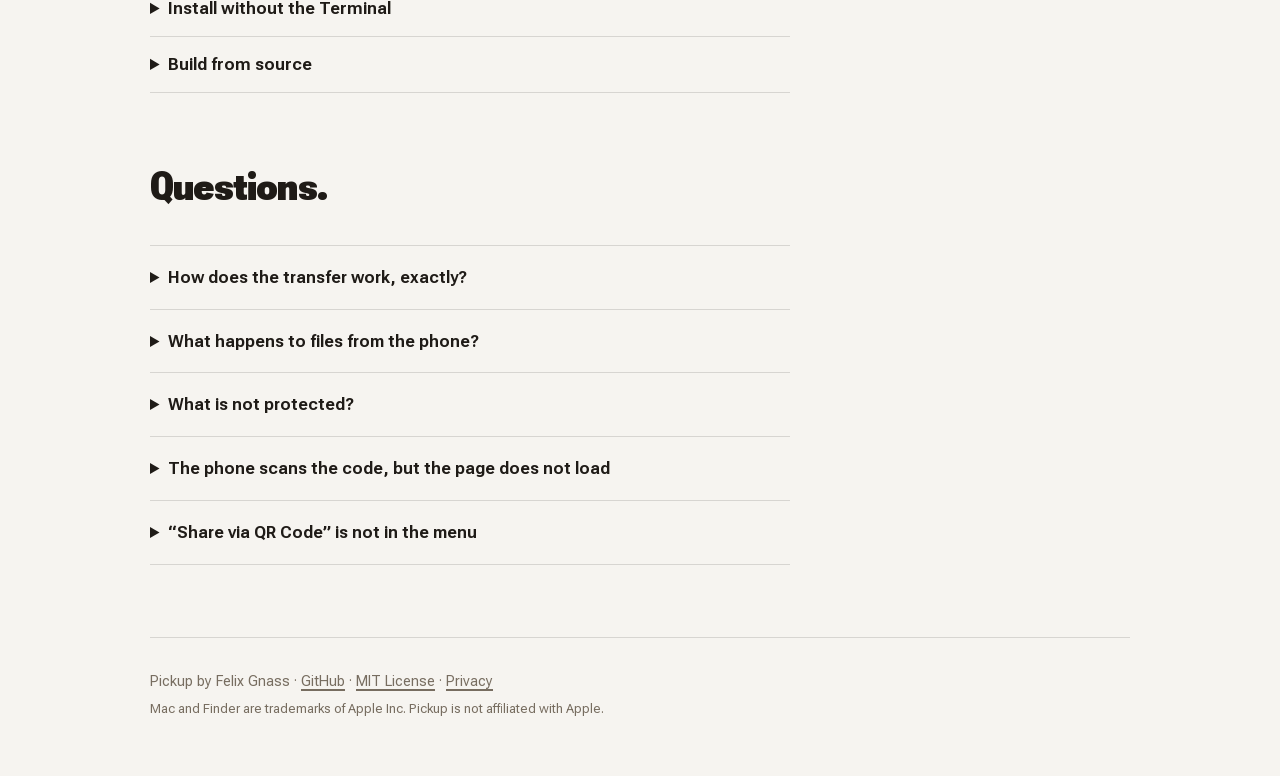
==== commit 6c01e0be: "feat: share text with the phone's clipboard Select text and choose Share Text via QR Code, or paste " ====
--- a/docs/index.html
+++ b/docs/index.html
@@ -253,6 +253,34 @@
     </div>
   </section>
 
+  <section class="back-way" id="text">
+    <div>
+      <h2>Text, too.</h2>
+      <p>Select text in any app, right-click and choose Share Text via QR Code. The phone shows the text with a Copy button. One tap, and it is in the phone's clipboard.</p>
+      <ul class="points">
+        <li><svg viewBox="0 0 24 24"><path d="M9 9h10v11H9z"/><path d="M15 9V4H5v11h4"/></svg><div><b>Paste into the label.</b> <span>Open Pickup itself, paste text and press Return. Each text shows up on the phone at once.</span></div></li>
+        <li><svg viewBox="0 0 24 24"><path d="M14 4h6v6M20 4l-9 9"/><path d="M18 14v5a1 1 0 0 1-1 1H5a1 1 0 0 1-1-1V7a1 1 0 0 1 1-1h5"/></svg><div><b>Links open with one tap.</b> <span>For a web address, the phone also shows Open link.</span></div></li>
+        <li><svg viewBox="0 0 24 24"><path d="M12 3 4 6v6c0 4.5 3.4 8.3 8 9 4.6-.7 8-4.5 8-9V6l-8-3Z"/><path d="m9 12 2 2 4-4"/></svg><div><b>No note app in between.</b> <span>The text goes straight to the phone and is gone when you close the window.</span></div></li>
+      </ul>
+    </div>
+    <div class="pic finder" aria-hidden="true">
+      <div class="menu">
+        <ul>
+          <li><svg viewBox="0 0 24 24"><circle cx="11" cy="11" r="6"/><path d="M15.5 15.5 20 20"/></svg>Look Up “meeting notes”</li>
+          <li><svg viewBox="0 0 24 24"><path d="M4 6h9M8.5 4v2M6 6c0 4 3 7 6 8M11 6c-1 4-4 7-7 8"/><path d="M13 20l4-9 4 9M14.5 17h5"/></svg>Translate “meeting notes”</li>
+          <li class="sep"></li>
+          <li><svg viewBox="0 0 24 24"><circle cx="6.5" cy="17.5" r="2.5"/><circle cx="17.5" cy="17.5" r="2.5"/><path d="M8.5 15.5 18 4M15.5 15.5 6 4"/></svg>Cut</li>
+          <li><svg viewBox="0 0 24 24"><path d="M9 9h10v11H9z"/><path d="M5 15V4h10"/></svg>Copy</li>
+          <li><svg viewBox="0 0 24 24"><path d="M12 4v11M8 8l4-4 4 4M6 12v8h12v-8"/></svg>Share…</li>
+          <li class="sep"></li>
+          <li class="plain">Speech<span class="chev">›</span></li>
+          <li class="sep"></li>
+          <li class="plain on">Share Text via QR Code</li>
+        </ul>
+      </div>
+    </div>
+  </section>
+
   <section class="band">
     <div class="wrap">
       <h2>Your files never leave the room.</h2>
@@ -288,7 +316,7 @@
       </div>
       <div class="cmd"><code id="cmd">curl -fsSL https://pickup.gnass.buzz/install.sh | sh</code><button type="button" id="copy">Copy</button></div>
     </div>
-    <p class="note">Paste it into the Terminal. It installs Pickup and adds “Share via QR Code” and “Receive via QR Code” to the Finder. Pickup is not signed with an Apple developer certificate; apps installed from the Terminal get no warning from macOS. You can <a href="install.sh">read the script</a> first.</p>
+    <p class="note">Paste it into the Terminal. It installs Pickup and adds “Share via QR Code” and “Receive via QR Code” to the Finder, and “Share Text via QR Code” to the menu for selected text. Pickup is not signed with an Apple developer certificate; apps installed from the Terminal get no warning from macOS. You can <a href="install.sh">read the script</a> first.</p>
 
     <div class="more">
       <details>
@@ -364,7 +392,7 @@
       <details>
         <summary>“Share via QR Code” is not in the menu</summary>
         <div>
-          <p>Open <b>System Settings → Keyboard → Keyboard Shortcuts → Services → Files and Folders</b> and turn on <b>Share via QR Code</b> and <b>Receive via QR Code</b>. You can also give them a shortcut there.</p>
+          <p>Open <b>System Settings → Keyboard → Keyboard Shortcuts → Services → Files and Folders</b> and turn on <b>Share via QR Code</b> and <b>Receive via QR Code</b>. <b>Share Text via QR Code</b> is under <b>Text</b>. You can also give them a shortcut there.</p>
         </div>
       </details>
     </div>
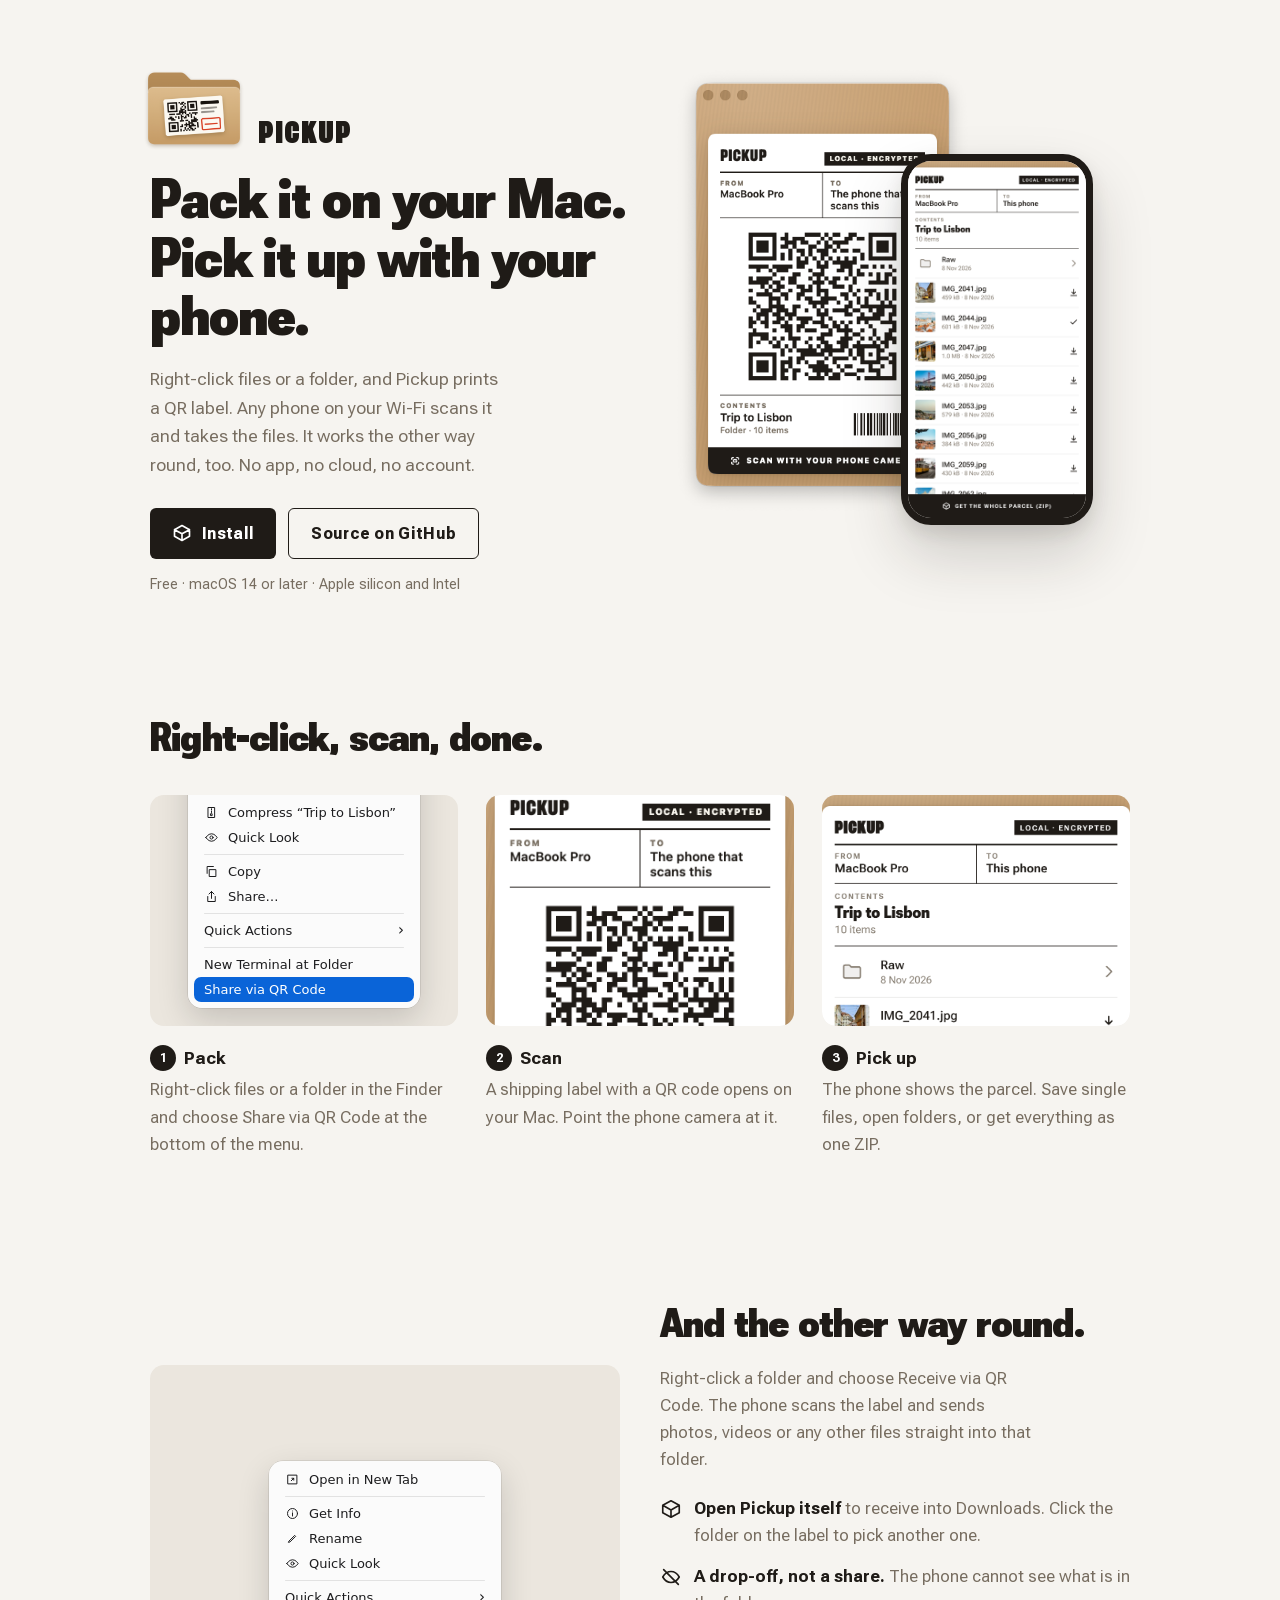
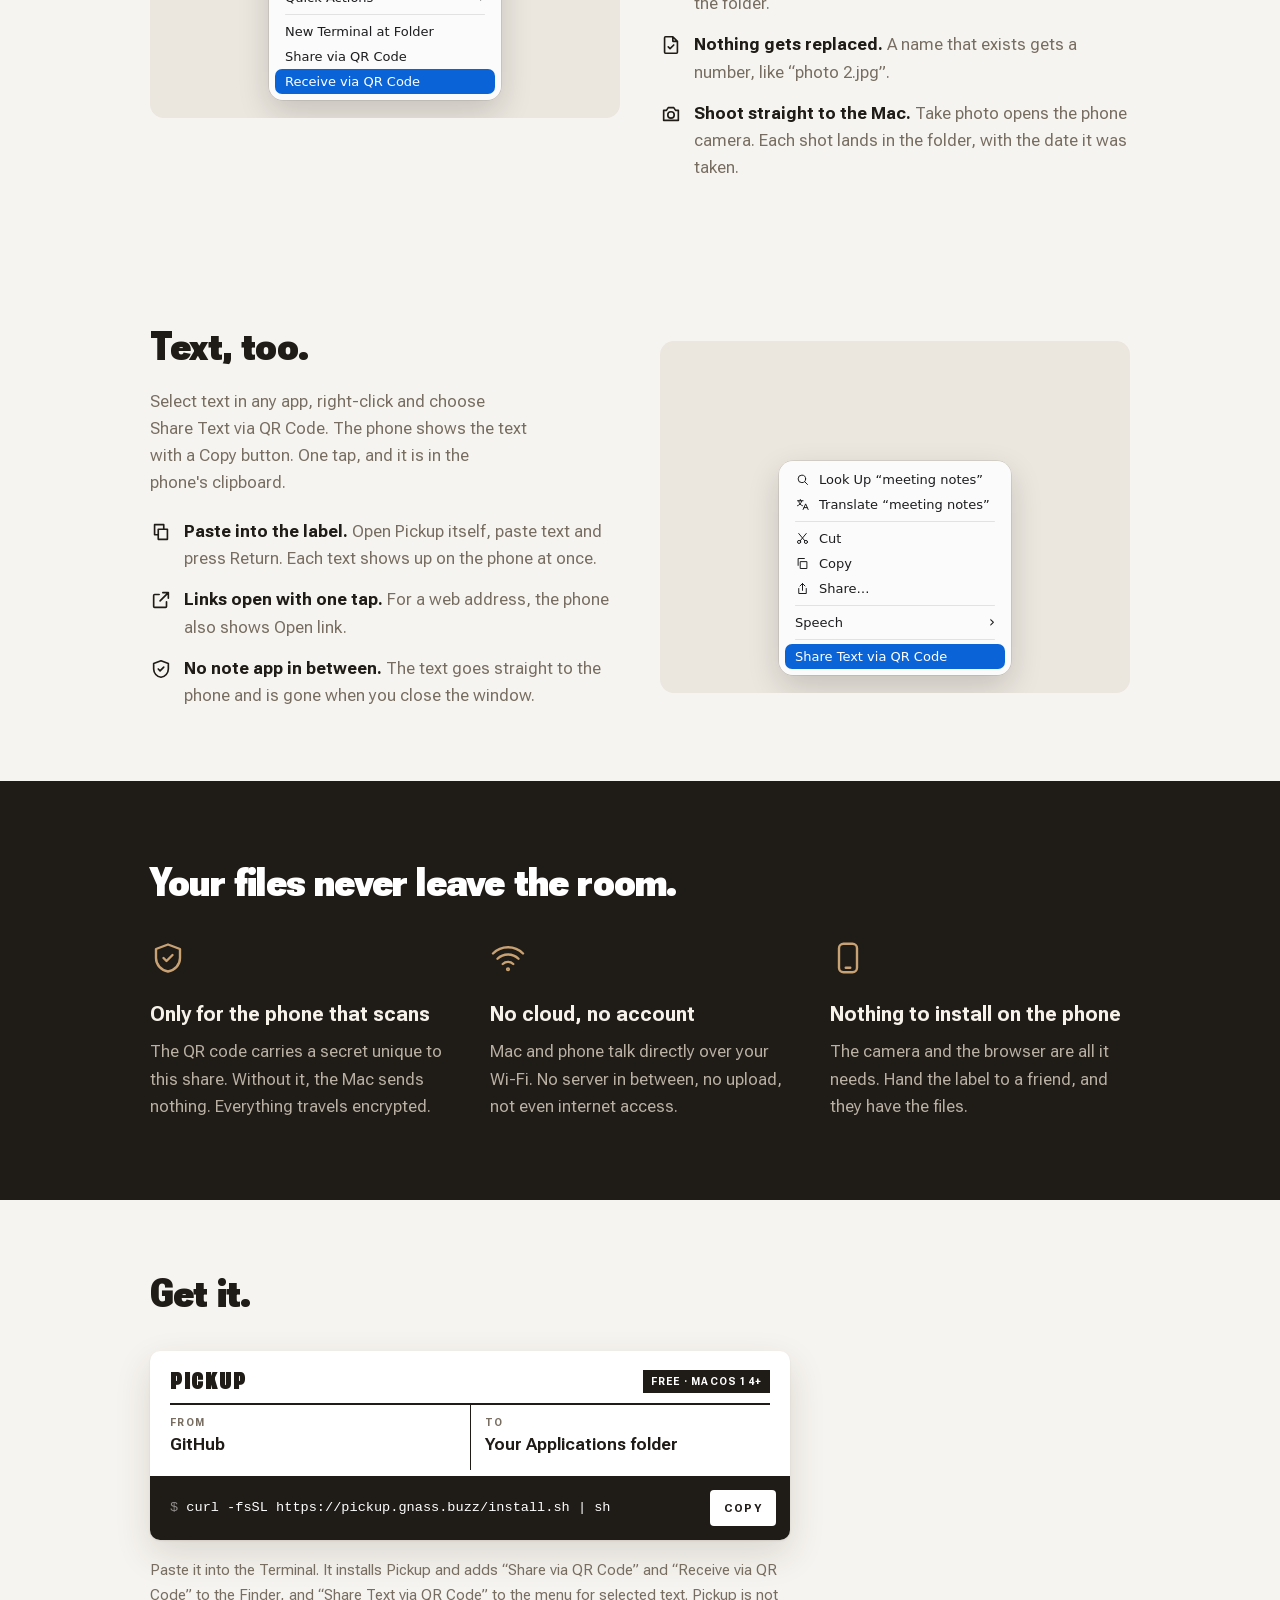
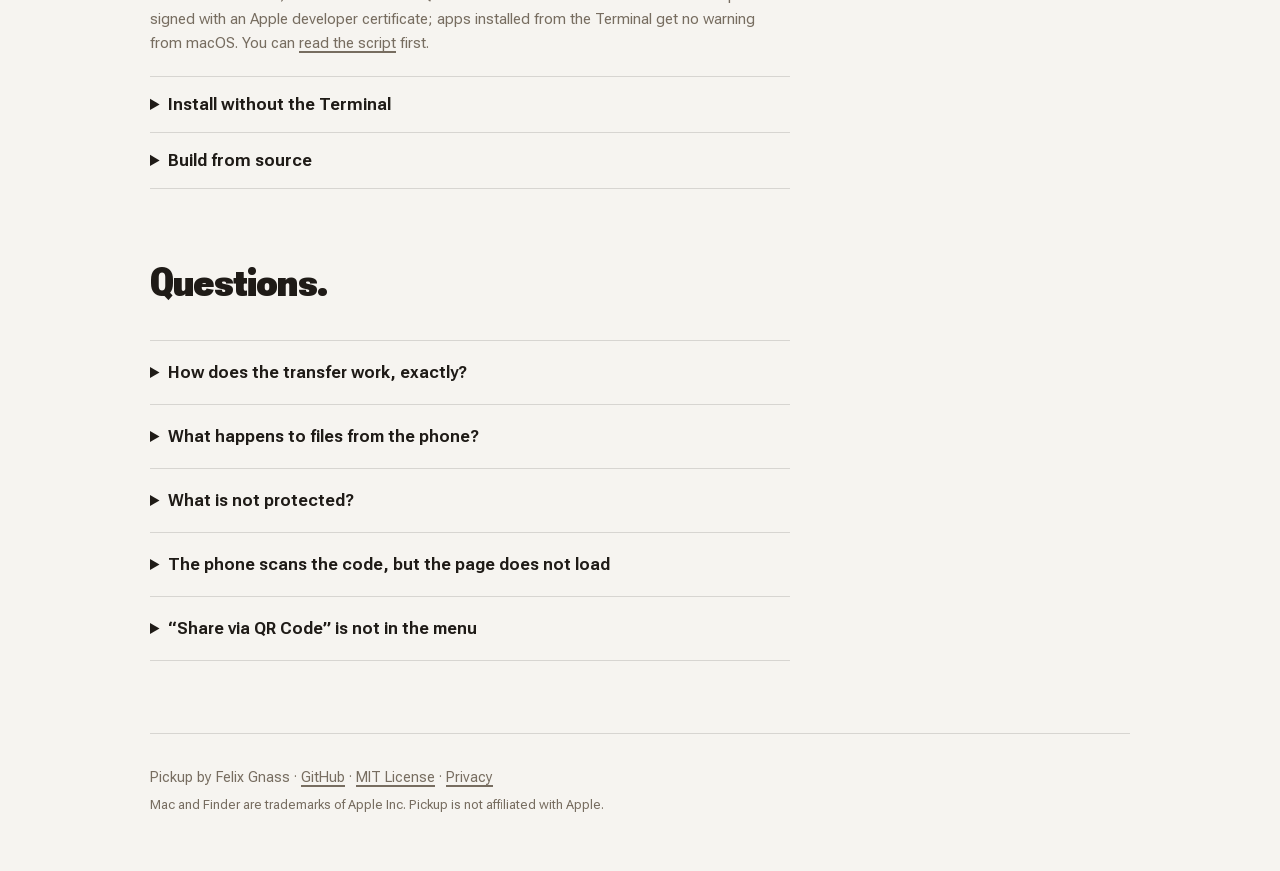
==== commit a7f5d38a: "feat: take photos straight to the Mac A Take photo button on the phone opens the camera and sends ea" ====
--- a/docs/index.html
+++ b/docs/index.html
@@ -249,6 +249,7 @@
         <li><svg viewBox="0 0 24 24"><path d="M3 8l9-5 9 5v8l-9 5-9-5zM3 8l9 5 9-5M12 13v8"/></svg><div><b>Open Pickup itself</b> <span>to receive into Downloads. Click the folder on the label to pick another one.</span></div></li>
         <li><svg viewBox="0 0 24 24"><path d="M3 12s3.5-6 9-6 9 6 9 6-3.5 6-9 6-9-6-9-6z"/><path d="M4 4l16 16"/></svg><div><b>A drop-off, not a share.</b> <span>The phone cannot see what is in the folder.</span></div></li>
         <li><svg viewBox="0 0 24 24"><path d="M6 3h8l5 5v12a1 1 0 0 1-1 1H6a1 1 0 0 1-1-1V4a1 1 0 0 1 1-1zm8 0v5h5"/><path d="M9 14l2 2 4-4"/></svg><div><b>Nothing gets replaced.</b> <span>A name that exists gets a number, like “photo 2.jpg”.</span></div></li>
+        <li><svg viewBox="0 0 24 24"><path d="M4 8h3l2-3h6l2 3h3v11H4z"/><circle cx="12" cy="13" r="3.5"/></svg><div><b>Shoot straight to the Mac.</b> <span>Take photo opens the phone camera. Each shot lands in the folder, with the date it was taken.</span></div></li>
       </ul>
     </div>
   </section>
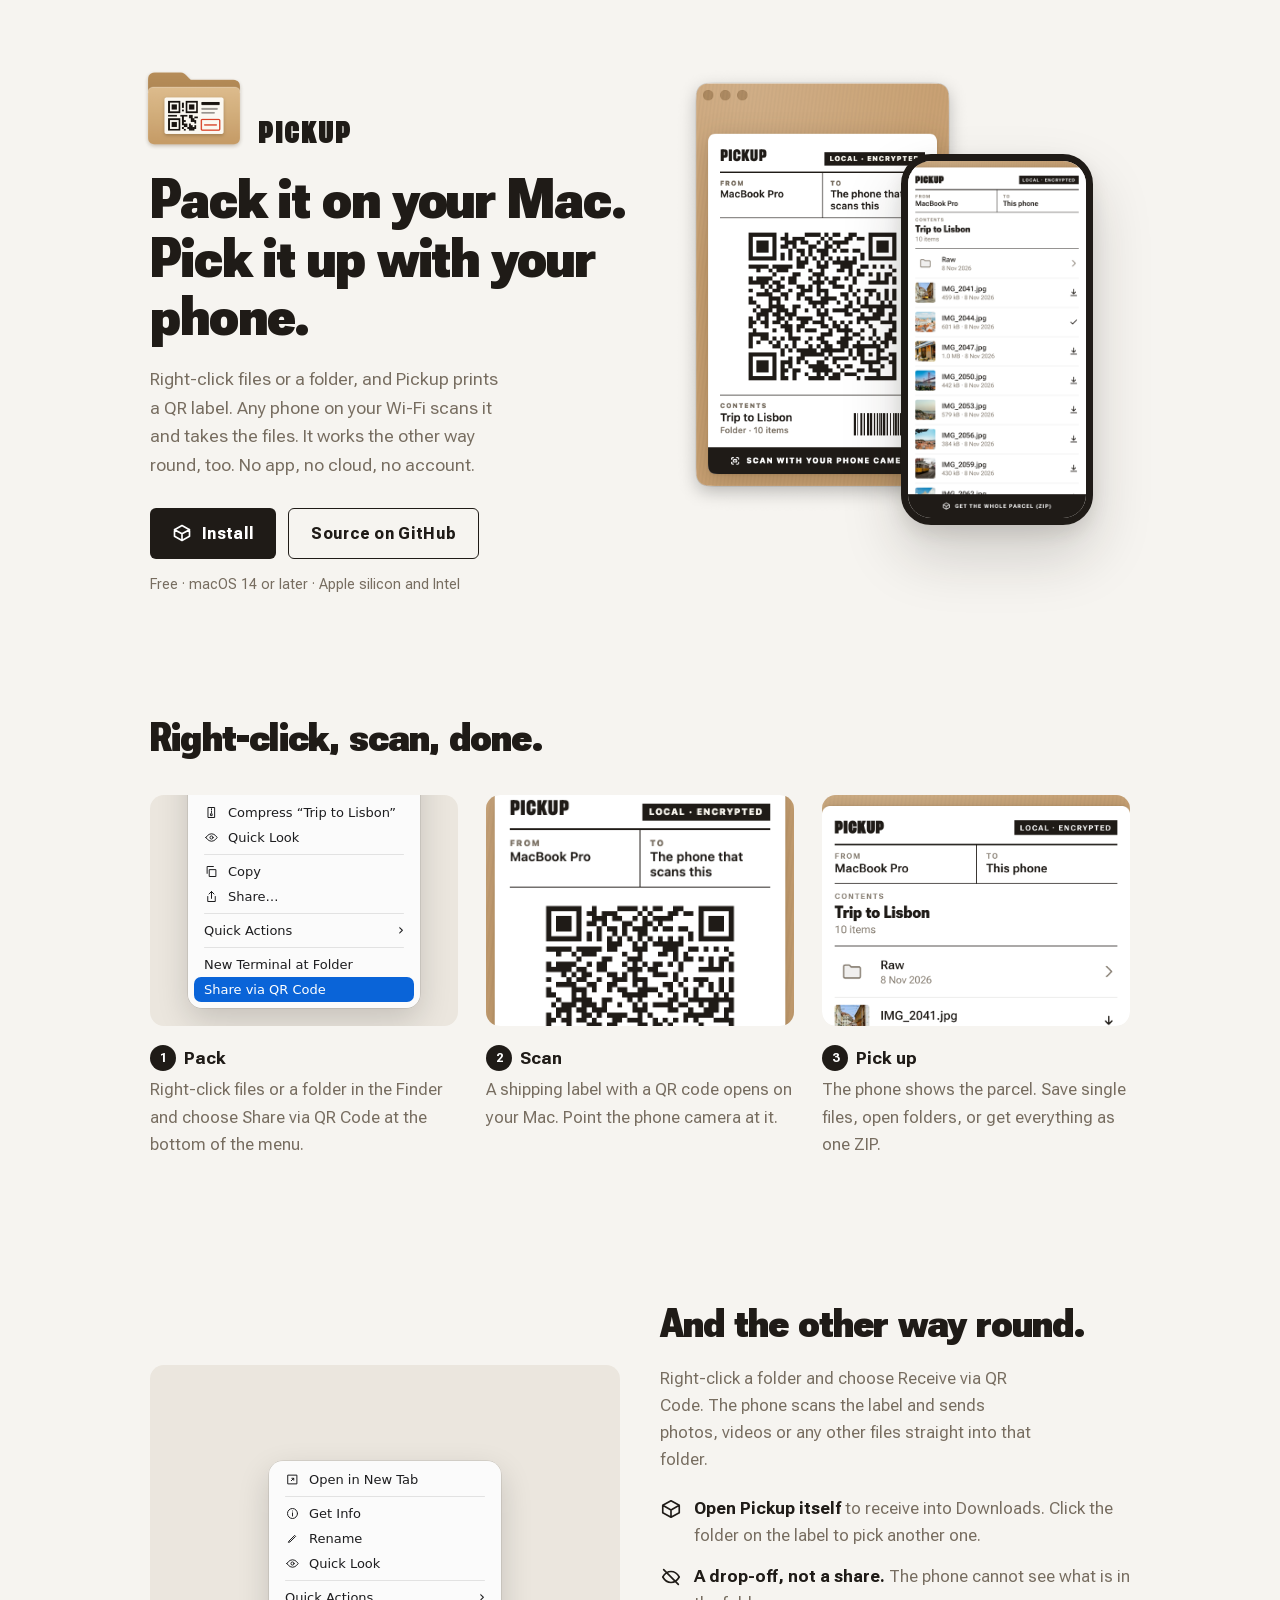
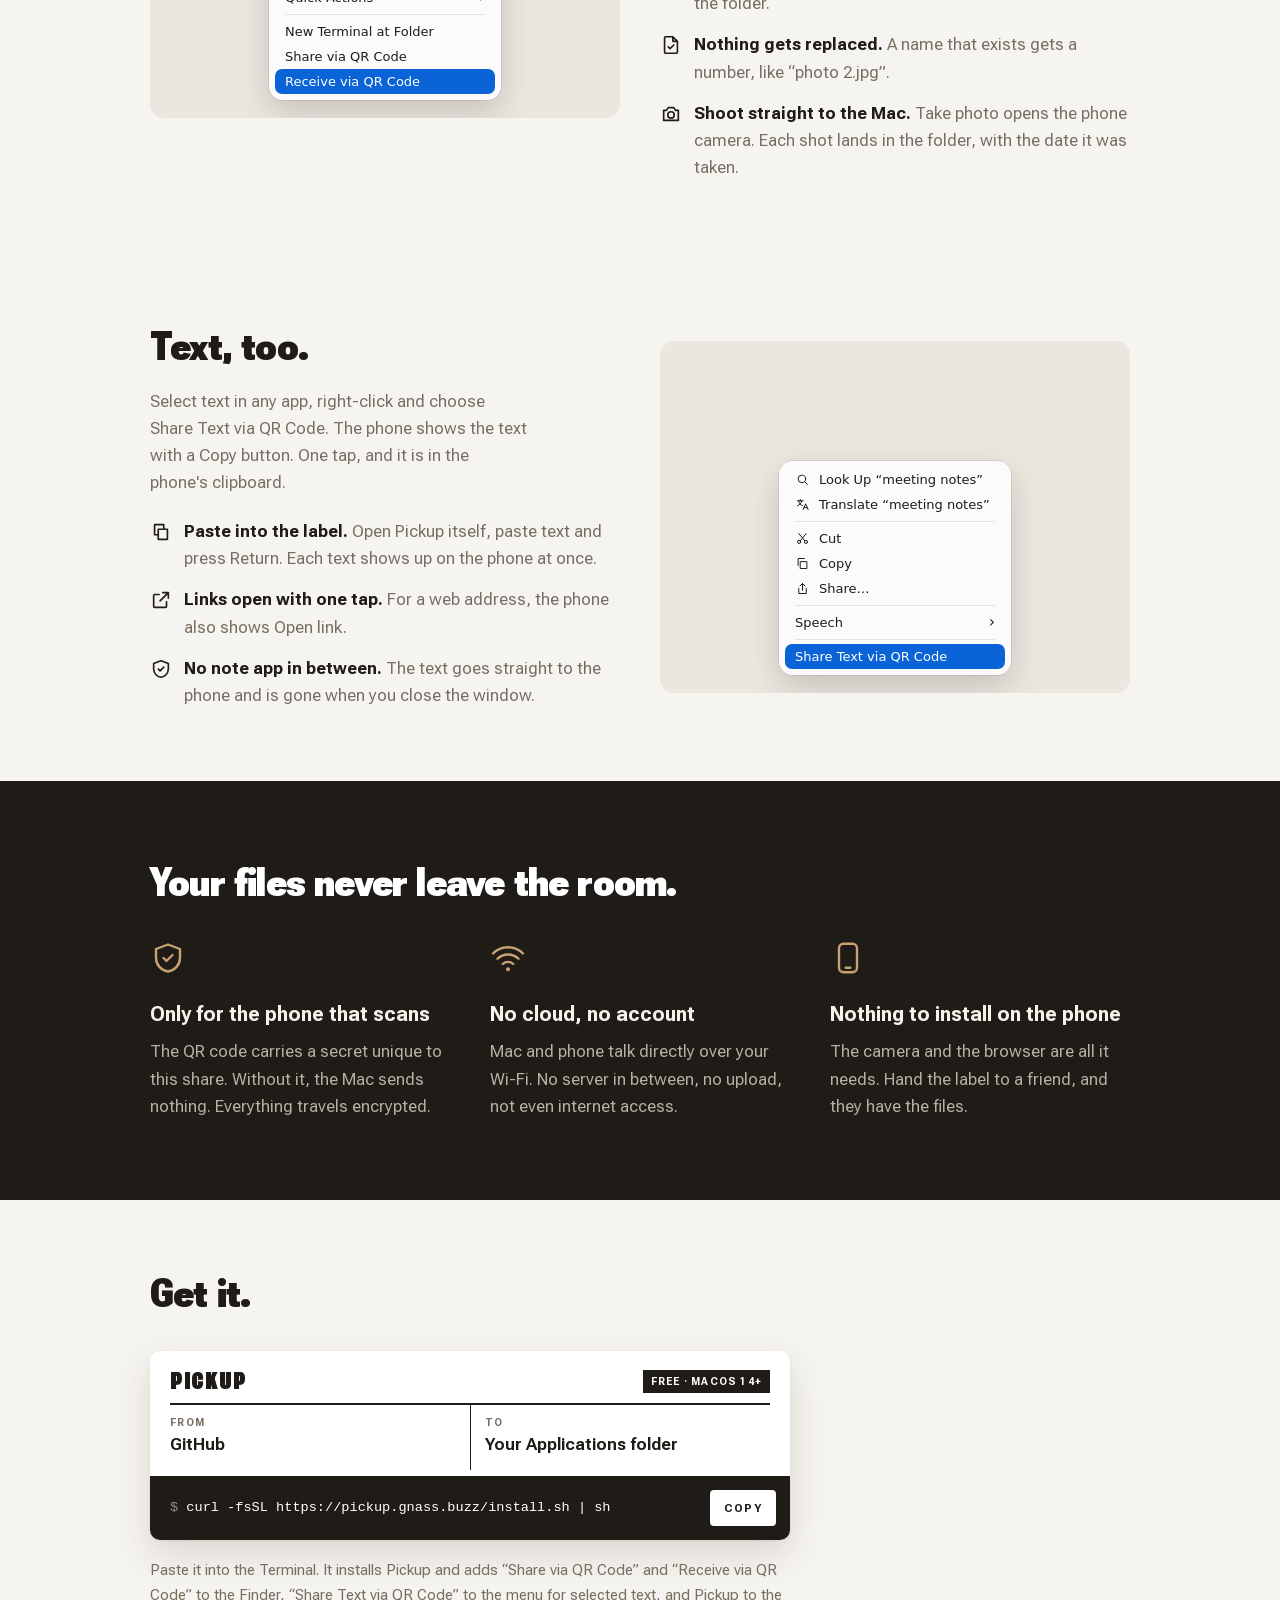
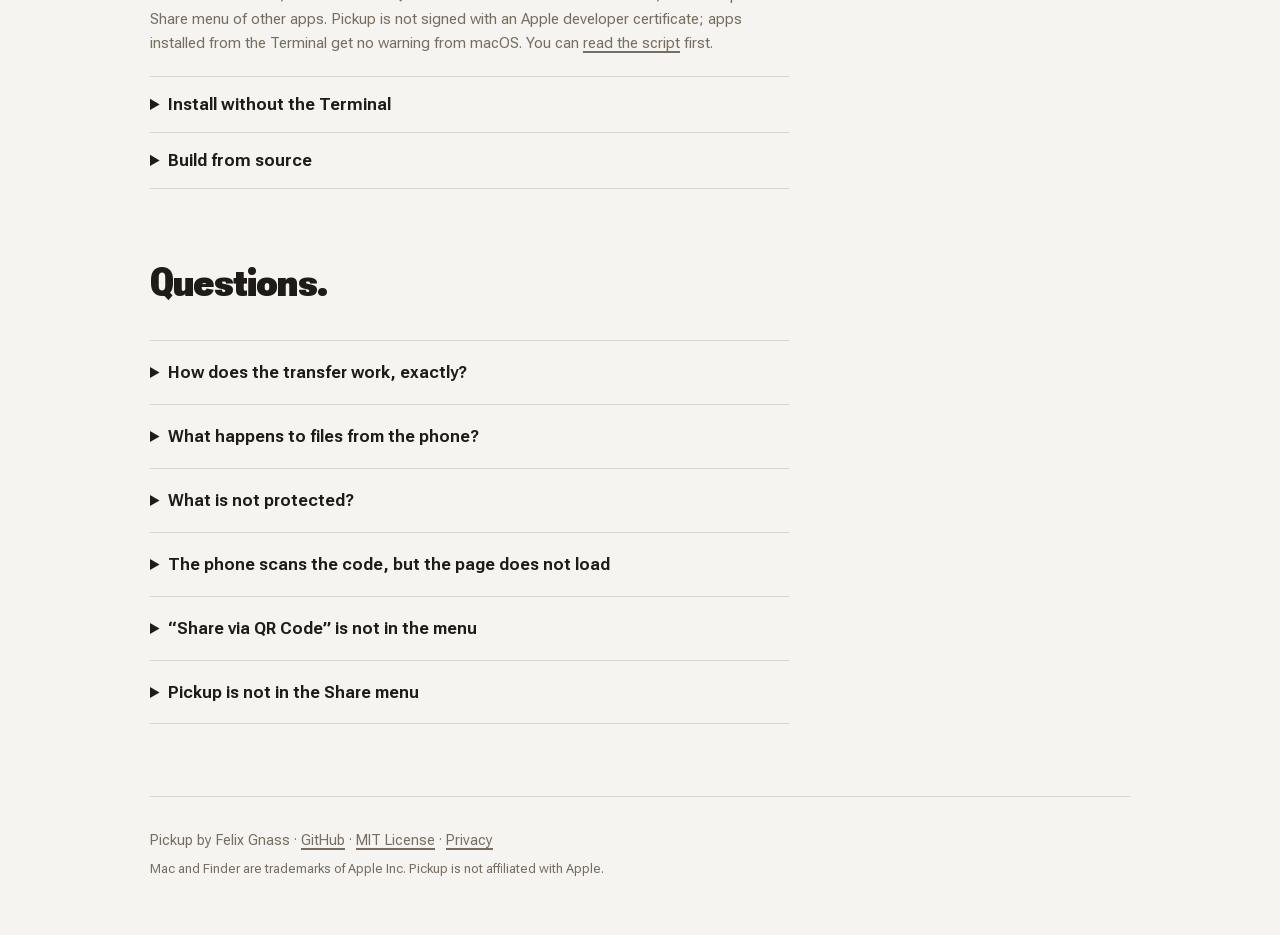
==== commit ed282870: "feat: add Pickup to the Share menu of other apps" ====
--- a/docs/index.html
+++ b/docs/index.html
@@ -317,7 +317,7 @@
       </div>
       <div class="cmd"><code id="cmd">curl -fsSL https://pickup.gnass.buzz/install.sh | sh</code><button type="button" id="copy">Copy</button></div>
     </div>
-    <p class="note">Paste it into the Terminal. It installs Pickup and adds “Share via QR Code” and “Receive via QR Code” to the Finder, and “Share Text via QR Code” to the menu for selected text. Pickup is not signed with an Apple developer certificate; apps installed from the Terminal get no warning from macOS. You can <a href="install.sh">read the script</a> first.</p>
+    <p class="note">Paste it into the Terminal. It installs Pickup and adds “Share via QR Code” and “Receive via QR Code” to the Finder, “Share Text via QR Code” to the menu for selected text, and Pickup to the Share menu of other apps. Pickup is not signed with an Apple developer certificate; apps installed from the Terminal get no warning from macOS. You can <a href="install.sh">read the script</a> first.</p>
 
     <div class="more">
       <details>
@@ -394,6 +394,12 @@
         <summary>“Share via QR Code” is not in the menu</summary>
         <div>
           <p>Open <b>System Settings → Keyboard → Keyboard Shortcuts → Services → Files and Folders</b> and turn on <b>Share via QR Code</b> and <b>Receive via QR Code</b>. <b>Share Text via QR Code</b> is under <b>Text</b>. You can also give them a shortcut there.</p>
+        </div>
+      </details>
+      <details>
+        <summary>Pickup is not in the Share menu</summary>
+        <div>
+          <p>In the Share menu of any app, choose <b>Edit Extensions…</b> and turn on <b>Pickup</b>. Or open <b>System Settings → General → Login Items &amp; Extensions → Sharing</b>.</p>
         </div>
       </details>
     </div>
